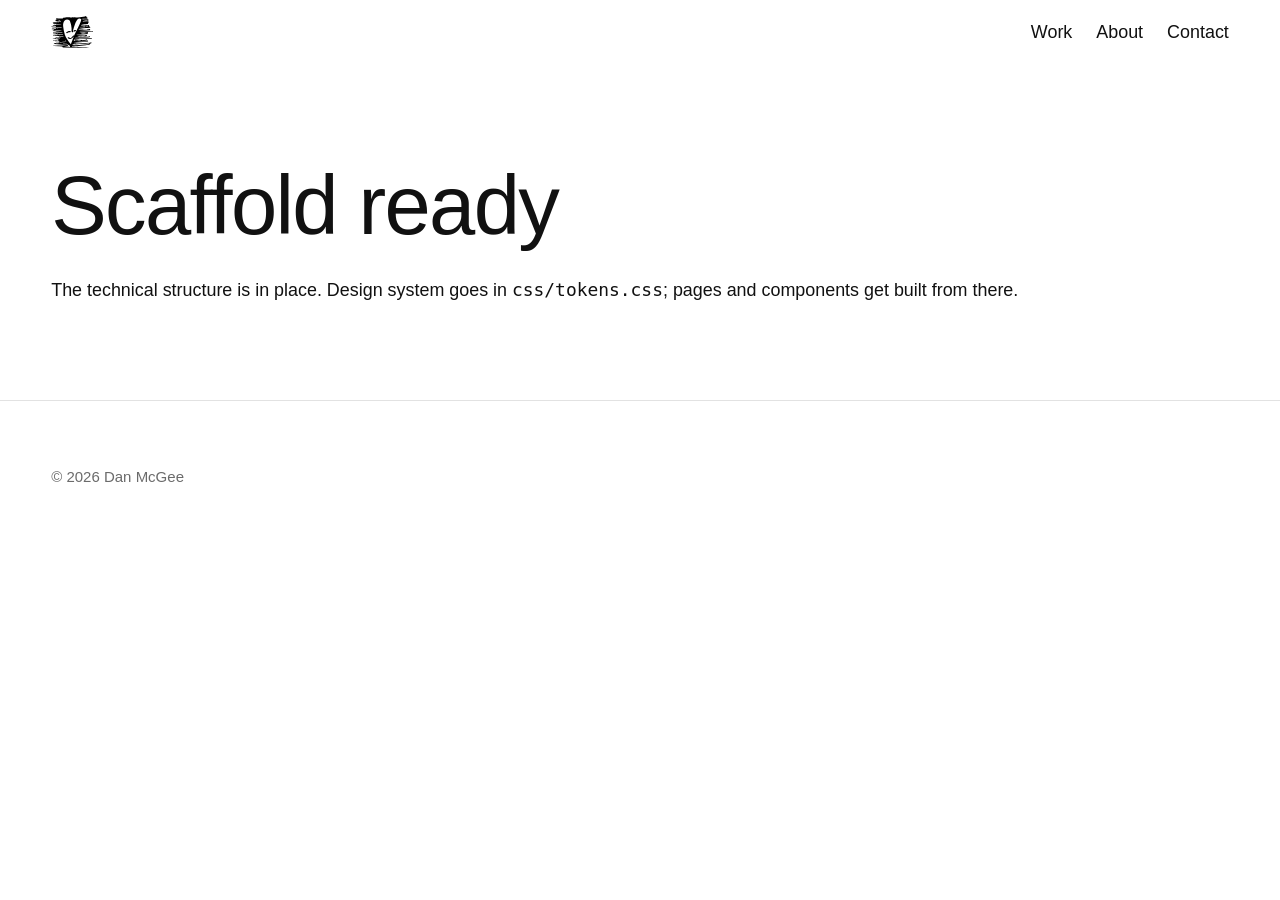
==== index.html @ 8982db9a "Scaffold static portfolio site Sets up the technical foundation ahead of any design work:  - Static " ====
<!doctype html>
<html lang="en">
  <head>
    <meta charset="utf-8" />
    <meta name="viewport" content="width=device-width, initial-scale=1" />

    <title>Dan McGee — Portfolio</title>
    <meta name="description" content="Portfolio of Dan McGee — design work across brand, product and motion." />

    <!-- Update this once the domain is live. Vercel preview URLs will differ. -->
    <link rel="canonical" href="https://example.com/" />

    <!-- Open Graph / social sharing -->
    <meta property="og:type" content="website" />
    <meta property="og:title" content="Dan McGee — Portfolio" />
    <meta property="og:description" content="Portfolio of Dan McGee — design work across brand, product and motion." />
    <meta property="og:image" content="/assets/images/og-image.png" />
    <meta name="twitter:card" content="summary_large_image" />

    <link rel="icon" href="/assets/logo/placeholder-logo.svg" type="image/svg+xml" />

    <link rel="stylesheet" href="/css/reset.css" />
    <link rel="stylesheet" href="/css/tokens.css" />
    <link rel="stylesheet" href="/css/base.css" />
    <link rel="stylesheet" href="/css/main.css" />

    <script src="/js/main.js" defer></script>
  </head>

  <body>
    <a class="skip-link" href="#main">Skip to content</a>

    <header class="site-header container">
      <a class="site-header__logo" href="/" aria-label="Dan McGee — home">
        <img src="/assets/logo/placeholder-logo.svg" alt="" width="120" height="32" />
      </a>

      <nav class="site-nav" aria-label="Primary">
        <ul role="list">
          <li><a href="/">Work</a></li>
          <li><a href="/about">About</a></li>
          <li><a href="/contact">Contact</a></li>
        </ul>
      </nav>
    </header>

    <main id="main" class="container section stack">
      <h1>Scaffold ready</h1>
      <p>
        The technical structure is in place. Design system goes in
        <code>css/tokens.css</code>; pages and components get built from there.
      </p>
    </main>

    <footer class="site-footer container">
      <p>&copy; 2026 Dan McGee</p>
    </footer>
  </body>
</html>
---- css/tokens.css ----
/* ==========================================================================
   tokens.css — THE DESIGN SYSTEM LIVES HERE.

   This is the file to replace when you bring your design system over from
   Claude Design. Everything below is a neutral placeholder so the site
   renders — none of it is a design decision, and all of it is meant to be
   overwritten.

   Rule of thumb: no raw hex codes, font names, or pixel values anywhere else
   in the CSS. Everything references a variable defined in this file.
   ========================================================================== */

:root {
  /* ---- Colour -------------------------------------------------------- */
  --color-bg: #ffffff;
  --color-surface: #f7f7f7;
  --color-text: #111111;
  --color-text-muted: #6b6b6b;
  --color-border: #e2e2e2;
  --color-accent: #111111;
  --color-accent-contrast: #ffffff;

  /* ---- Typography ---------------------------------------------------- */
  --font-sans: -apple-system, BlinkMacSystemFont, 'Helvetica Neue', Arial, sans-serif;
  --font-serif: Georgia, 'Times New Roman', serif;
  --font-mono: ui-monospace, 'SF Mono', Menlo, monospace;

  --font-body: var(--font-sans);
  --font-display: var(--font-sans);

  /* Fluid type scale — clamp(min, preferred, max) */
  --text-xs: clamp(0.75rem, 0.73rem + 0.1vw, 0.8rem);
  --text-sm: clamp(0.875rem, 0.85rem + 0.12vw, 0.938rem);
  --text-base: clamp(1rem, 0.96rem + 0.2vw, 1.125rem);
  --text-lg: clamp(1.25rem, 1.15rem + 0.5vw, 1.5rem);
  --text-xl: clamp(1.5rem, 1.3rem + 1vw, 2.25rem);
  --text-2xl: clamp(2rem, 1.5rem + 2.5vw, 3.5rem);
  --text-3xl: clamp(2.5rem, 1.6rem + 4.5vw, 6rem);

  --leading-tight: 1.1;
  --leading-snug: 1.3;
  --leading-normal: 1.6;

  --tracking-tight: -0.02em;
  --tracking-normal: 0;
  --tracking-wide: 0.08em;

  --weight-regular: 400;
  --weight-medium: 500;
  --weight-bold: 700;

  /* ---- Spacing scale ------------------------------------------------- */
  --space-3xs: 0.25rem;
  --space-2xs: 0.5rem;
  --space-xs: 0.75rem;
  --space-sm: 1rem;
  --space-md: 1.5rem;
  --space-lg: 2.5rem;
  --space-xl: 4rem;
  --space-2xl: 6rem;
  --space-3xl: 10rem;

  /* ---- Layout -------------------------------------------------------- */
  --container-max: 90rem;
  --container-text: 42rem;
  --gutter: clamp(1.25rem, 4vw, 4rem);
  --grid-columns: 12;
  --grid-gap: clamp(1rem, 2vw, 2rem);

  /* ---- Borders & radii ----------------------------------------------- */
  --radius-none: 0;
  --radius-sm: 2px;
  --radius-md: 6px;
  --radius-lg: 16px;
  --radius-full: 999px;
  --border-width: 1px;

  /* ---- Elevation ----------------------------------------------------- */
  --shadow-sm: 0 1px 2px rgb(0 0 0 / 0.06);
  --shadow-md: 0 4px 16px rgb(0 0 0 / 0.08);
  --shadow-lg: 0 12px 40px rgb(0 0 0 / 0.12);

  /* ---- Motion -------------------------------------------------------- */
  --ease-out: cubic-bezier(0.22, 1, 0.36, 1);
  --ease-in-out: cubic-bezier(0.65, 0, 0.35, 1);
  --duration-fast: 150ms;
  --duration-base: 300ms;
  --duration-slow: 600ms;

  /* ---- Z-index ------------------------------------------------------- */
  --z-base: 1;
  --z-sticky: 100;
  --z-header: 200;
  --z-overlay: 300;
  --z-modal: 400;
}

/* ---- Dark theme -----------------------------------------------------
   Two triggers, deliberately: the OS preference, and an explicit
   data-theme="dark" on <html> for a manual toggle. Delete this block if
   the portfolio commits to a single look.
   -------------------------------------------------------------------- */

@media (prefers-color-scheme: dark) {
  :root:not([data-theme='light']) {
    --color-bg: #0d0d0d;
    --color-surface: #171717;
    --color-text: #f2f2f2;
    --color-text-muted: #9a9a9a;
    --color-border: #2a2a2a;
    --color-accent: #f2f2f2;
    --color-accent-contrast: #0d0d0d;
  }
}

:root[data-theme='dark'] {
  --color-bg: #0d0d0d;
  --color-surface: #171717;
  --color-text: #f2f2f2;
  --color-text-muted: #9a9a9a;
  --color-border: #2a2a2a;
  --color-accent: #f2f2f2;
  --color-accent-contrast: #0d0d0d;
}
---- css/base.css ----
/* ==========================================================================
   base.css — bare element defaults, wired to tokens.css.
   Element selectors only. No classes, no components — those go in main.css.
   ========================================================================== */

html {
  scroll-behavior: smooth;
}

body {
  background-color: var(--color-bg);
  color: var(--color-text);
  font-family: var(--font-body);
  font-size: var(--text-base);
  font-weight: var(--weight-regular);
  line-height: var(--leading-normal);
  transition: background-color var(--duration-base) var(--ease-out),
    color var(--duration-base) var(--ease-out);
}

h1 {
  font-family: var(--font-display);
  font-size: var(--text-3xl);
  line-height: var(--leading-tight);
  letter-spacing: var(--tracking-tight);
}

h2 {
  font-family: var(--font-display);
  font-size: var(--text-2xl);
  line-height: var(--leading-tight);
  letter-spacing: var(--tracking-tight);
}

h3 {
  font-family: var(--font-display);
  font-size: var(--text-xl);
  line-height: var(--leading-snug);
}

h4 {
  font-size: var(--text-lg);
  line-height: var(--leading-snug);
}

a {
  color: inherit;
  transition: opacity var(--duration-fast) var(--ease-out);
}

a:hover {
  opacity: 0.6;
}

hr {
  border: none;
  border-top: var(--border-width) solid var(--color-border);
}

::selection {
  background-color: var(--color-text);
  color: var(--color-bg);
}

/* Visible keyboard focus. Never remove this without a replacement. */
:focus-visible {
  outline: 2px solid var(--color-accent);
  outline-offset: 3px;
}

/* ---- Utilities ------------------------------------------------------ */

/* Hides content visually but keeps it for screen readers. */
.visually-hidden {
  position: absolute;
  width: 1px;
  height: 1px;
  padding: 0;
  margin: -1px;
  overflow: hidden;
  clip: rect(0, 0, 0, 0);
  white-space: nowrap;
  border: 0;
}

/* Jump link for keyboard users — first focusable element on every page. */
.skip-link {
  position: absolute;
  top: var(--space-sm);
  left: var(--space-sm);
  z-index: var(--z-modal);
  padding: var(--space-2xs) var(--space-sm);
  background-color: var(--color-text);
  color: var(--color-bg);
  transform: translateY(-200%);
}

.skip-link:focus {
  transform: translateY(0);
}
---- css/main.css ----
/* ==========================================================================
   main.css — layout and components.

   Loaded last, so it wins. This is where the site's actual look gets built
   once the design system is settled. Right now it holds only the structural
   primitives that every layout needs.

   Suggested section order as this grows:
     1. Layout primitives   (container, grid, stack)
     2. Site chrome         (header, nav, footer)
     3. Page sections       (hero, work grid, about, contact)
     4. Components          (project card, button, tag)
     5. Page-specific       (or split into its own file)
   ========================================================================== */

/* ---- 1. Layout primitives ------------------------------------------- */

.container {
  width: 100%;
  max-width: var(--container-max);
  margin-inline: auto;
  padding-inline: var(--gutter);
}

/* Narrower measure for long-form reading. */
.container--text {
  max-width: var(--container-text);
}

.grid {
  display: grid;
  grid-template-columns: repeat(var(--grid-columns), minmax(0, 1fr));
  gap: var(--grid-gap);
}

/* Vertical rhythm: even spacing between direct children. */
.stack > * + * {
  margin-block-start: var(--flow-space, var(--space-md));
}

.section {
  padding-block: var(--space-2xl);
}


/* ---- 2. Site chrome -------------------------------------------------- */

.site-header {
  position: sticky;
  top: 0;
  z-index: var(--z-header);
  display: flex;
  align-items: center;
  justify-content: space-between;
  gap: var(--space-md);
  padding-block: var(--space-sm);
  background-color: var(--color-bg);
}

.site-header__logo svg,
.site-header__logo img {
  width: auto;
  height: 2rem;
}

.site-nav ul {
  display: flex;
  gap: var(--space-md);
  list-style: none;
}

.site-footer {
  padding-block: var(--space-xl);
  border-block-start: var(--border-width) solid var(--color-border);
  color: var(--color-text-muted);
  font-size: var(--text-sm);
}


/* ---- 3. Page sections ------------------------------------------------ */
/* Build these out once the design system lands. */


/* ---- 4. Components --------------------------------------------------- */
/* Build these out once the design system lands. */
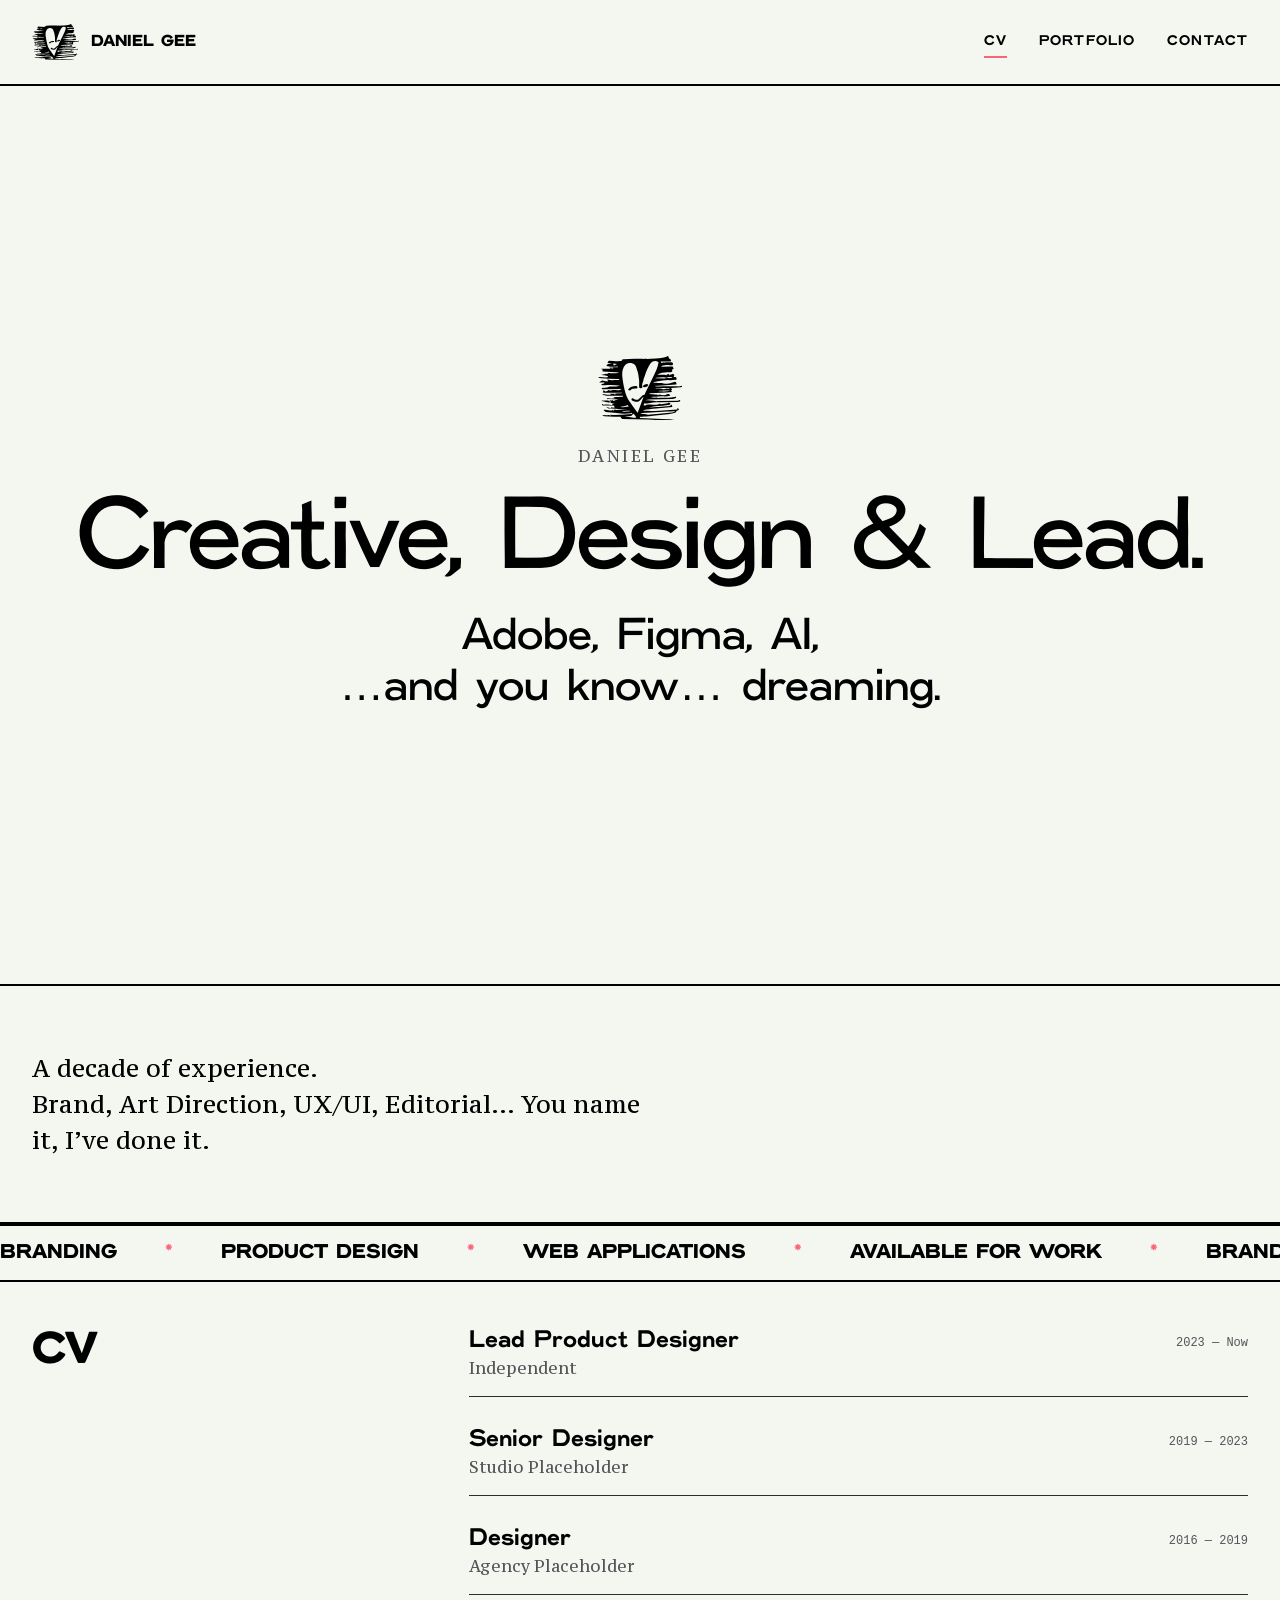
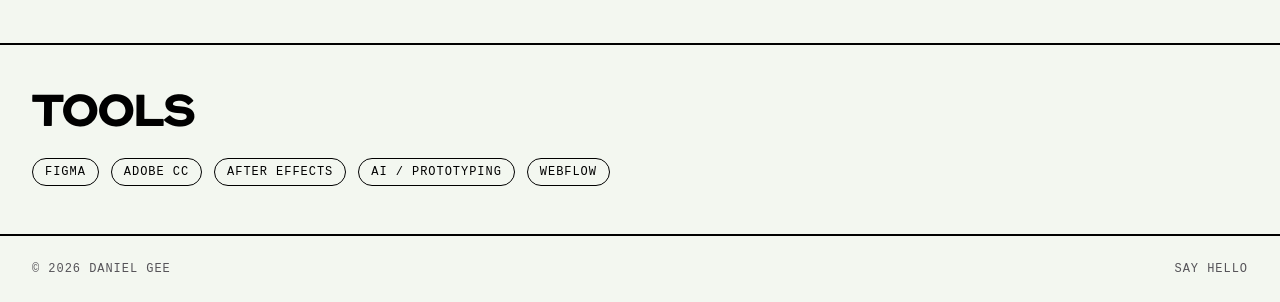
==== commit 13f5e3ff: "Build site from the Daniel Gee design system Ports the design system export into the static site. To" ====
--- a/index.html
+++ b/index.html
@@ -4,20 +4,32 @@
     <meta charset="utf-8" />
     <meta name="viewport" content="width=device-width, initial-scale=1" />
 
-    <title>Dan McGee — Portfolio</title>
-    <meta name="description" content="Portfolio of Dan McGee — design work across brand, product and motion." />
-
-    <!-- Update this once the domain is live. Vercel preview URLs will differ. -->
+    <title>Daniel Gee — Creative, Design &amp; Lead</title>
+    <meta
+      name="description"
+      content="Daniel Gee — creative, designer and lead. A decade across brand, art direction, UX/UI and editorial."
+    />
     <link rel="canonical" href="https://example.com/" />
 
-    <!-- Open Graph / social sharing -->
     <meta property="og:type" content="website" />
-    <meta property="og:title" content="Dan McGee — Portfolio" />
-    <meta property="og:description" content="Portfolio of Dan McGee — design work across brand, product and motion." />
+    <meta property="og:title" content="Daniel Gee — Creative, Design &amp; Lead" />
+    <meta
+      property="og:description"
+      content="A decade across brand, art direction, UX/UI and editorial."
+    />
     <meta property="og:image" content="/assets/images/og-image.png" />
     <meta name="twitter:card" content="summary_large_image" />
 
-    <link rel="icon" href="/assets/logo/placeholder-logo.svg" type="image/svg+xml" />
+    <link rel="icon" href="/assets/logo/logo.svg" type="image/svg+xml" />
+
+    <!-- The display face is above the fold at full size — fetch it early. -->
+    <link
+      rel="preload"
+      href="/assets/fonts/bn-hamburg-hand-regular.woff2"
+      as="font"
+      type="font/woff2"
+      crossorigin
+    />
 
     <link rel="stylesheet" href="/css/reset.css" />
     <link rel="stylesheet" href="/css/tokens.css" />
@@ -30,30 +42,96 @@
   <body>
     <a class="skip-link" href="#main">Skip to content</a>
 
-    <header class="site-header container">
-      <a class="site-header__logo" href="/" aria-label="Dan McGee — home">
-        <img src="/assets/logo/placeholder-logo.svg" alt="" width="120" height="32" />
+    <header class="site-header">
+      <a class="site-header__brand" href="/" aria-label="Daniel Gee — home">
+        <img src="/assets/logo/logo.svg" alt="" width="47" height="36" />
+        <span class="site-header__wordmark">Daniel Gee</span>
       </a>
 
       <nav class="site-nav" aria-label="Primary">
         <ul role="list">
-          <li><a href="/">Work</a></li>
-          <li><a href="/about">About</a></li>
-          <li><a href="/contact">Contact</a></li>
+          <li><a class="nav-link" href="/">CV</a></li>
+          <li><a class="nav-link" href="/portfolio">Portfolio</a></li>
+          <li><a class="nav-link" href="/contact">Contact</a></li>
         </ul>
       </nav>
     </header>
 
-    <main id="main" class="container section stack">
-      <h1>Scaffold ready</h1>
-      <p>
-        The technical structure is in place. Design system goes in
-        <code>css/tokens.css</code>; pages and components get built from there.
-      </p>
+    <main id="main" class="page">
+      <section class="hero" data-hero>
+        <img class="hero__logo" src="/assets/logo/logo.svg" alt="" width="84" height="64" />
+        <span class="hero__name">Daniel Gee</span>
+        <h1 class="hero__headline">Creative, Design &amp; Lead.</h1>
+        <p class="hero__sub">Adobe, Figma, AI,<br />&hellip;and you know&hellip; dreaming.</p>
+      </section>
+
+      <section class="section section--tall section--ruled">
+        <h2 class="statement">
+          A decade of experience.<br />Brand, Art Direction, UX/UI, Editorial&hellip; You name it,
+          I&rsquo;ve done it.
+        </h2>
+      </section>
+
+      <!-- Marquee: items are written twice so the -50% loop is seamless.
+           The second run is hidden from screen readers. -->
+      <div class="marquee" style="--marquee-speed: 20s" aria-label="Branding, product design, web applications — available for work">
+        <div class="marquee__track">
+          <span class="marquee__item">Branding</span>
+          <span class="marquee__item">Product Design</span>
+          <span class="marquee__item">Web Applications</span>
+          <span class="marquee__item">Available for work</span>
+          <span class="marquee__item" aria-hidden="true">Branding</span>
+          <span class="marquee__item" aria-hidden="true">Product Design</span>
+          <span class="marquee__item" aria-hidden="true">Web Applications</span>
+          <span class="marquee__item" aria-hidden="true">Available for work</span>
+        </div>
+      </div>
+
+      <section class="section section--ruled">
+        <div class="cv">
+          <h2 class="section-title">CV</h2>
+
+          <ol class="cv__list" role="list">
+            <li class="role">
+              <div>
+                <h3 class="role__title">Lead Product Designer</h3>
+                <p class="role__org">Independent</p>
+              </div>
+              <span class="role__year">2023 &mdash; Now</span>
+            </li>
+            <li class="role">
+              <div>
+                <h3 class="role__title">Senior Designer</h3>
+                <p class="role__org">Studio Placeholder</p>
+              </div>
+              <span class="role__year">2019 &mdash; 2023</span>
+            </li>
+            <li class="role">
+              <div>
+                <h3 class="role__title">Designer</h3>
+                <p class="role__org">Agency Placeholder</p>
+              </div>
+              <span class="role__year">2016 &mdash; 2019</span>
+            </li>
+          </ol>
+        </div>
+      </section>
+
+      <section class="section">
+        <h2 class="section-title">Tools</h2>
+        <ul class="tools" role="list">
+          <li class="tag">Figma</li>
+          <li class="tag">Adobe CC</li>
+          <li class="tag">After Effects</li>
+          <li class="tag">AI / Prototyping</li>
+          <li class="tag">Webflow</li>
+        </ul>
+      </section>
     </main>
 
-    <footer class="site-footer container">
-      <p>&copy; 2026 Dan McGee</p>
+    <footer class="site-footer">
+      <span>&copy; 2026 Daniel Gee</span>
+      <a href="/contact">Say hello</a>
     </footer>
   </body>
 </html>
--- a/css/tokens.css
+++ b/css/tokens.css
@@ -1,124 +1,167 @@
 /* ==========================================================================
-   tokens.css — THE DESIGN SYSTEM LIVES HERE.
+   tokens.css — Daniel Gee Design System
 
-   This is the file to replace when you bring your design system over from
-   Claude Design. Everything below is a neutral placeholder so the site
-   renders — none of it is a design decision, and all of it is meant to be
-   overwritten.
+   Ported verbatim from the design system export (tokens/colors.css,
+   typography.css, spacing.css, fonts.css). Values are unchanged.
 
-   Rule of thumb: no raw hex codes, font names, or pixel values anywhere else
-   in the CSS. Everything references a variable defined in this file.
+   Fonts are self-hosted rather than pulled from Google Fonts, so the site
+   makes no third-party requests and nothing depends on an outside CDN
+   staying up. The display face was converted from OTF to WOFF2 — same
+   outlines, 1.28 MB down to 394 KB.
+
+   Nothing outside this file should contain a raw hex code, font name or
+   pixel value.
    ========================================================================== */
 
+/* ---- Display — BN Hamburg Hand ---------------------------------------
+   Daniel's uploaded display face. The system originally specified Adobe
+   Thermal Variable, which isn't embeddable; if a Typekit licence or the
+   real files arrive, swap the stack in --font-display below.
+   -------------------------------------------------------------------- */
+
+@font-face {
+  font-family: 'BN Hamburg Hand';
+  src: url('/assets/fonts/bn-hamburg-hand-light.woff2') format('woff2');
+  font-weight: 300;
+  font-style: normal;
+  font-display: swap;
+}
+
+@font-face {
+  font-family: 'BN Hamburg Hand';
+  src: url('/assets/fonts/bn-hamburg-hand-regular.woff2') format('woff2');
+  font-weight: 400;
+  font-style: normal;
+  font-display: swap;
+}
+
+@font-face {
+  font-family: 'BN Hamburg Hand';
+  src: url('/assets/fonts/bn-hamburg-hand-medium.woff2') format('woff2');
+  font-weight: 500;
+  font-style: normal;
+  font-display: swap;
+}
+
+@font-face {
+  font-family: 'BN Hamburg Hand';
+  src: url('/assets/fonts/bn-hamburg-hand-bold.woff2') format('woff2');
+  font-weight: 700;
+  font-style: normal;
+  font-display: swap;
+}
+
+@font-face {
+  font-family: 'BN Hamburg Hand';
+  src: url('/assets/fonts/bn-hamburg-hand-black.woff2') format('woff2');
+  font-weight: 900;
+  font-style: normal;
+  font-display: swap;
+}
+
+/* ---- Caption / body — PT Serif Caption -------------------------------- */
+
+@font-face {
+  font-family: 'PT Serif Caption';
+  src: url('/assets/fonts/pt-serif-caption-400.woff2') format('woff2');
+  font-weight: 400;
+  font-style: normal;
+  font-display: swap;
+}
+
+/* ---- Meta / labels — JetBrains Mono ----------------------------------- */
+
+@font-face {
+  font-family: 'JetBrains Mono';
+  src: url('/assets/fonts/jetbrains-mono-400.woff2') format('woff2');
+  font-weight: 400;
+  font-style: normal;
+  font-display: swap;
+}
+
+@font-face {
+  font-family: 'JetBrains Mono';
+  src: url('/assets/fonts/jetbrains-mono-500.woff2') format('woff2');
+  font-weight: 500;
+  font-style: normal;
+  font-display: swap;
+}
+
 :root {
-  /* ---- Colour -------------------------------------------------------- */
-  --color-bg: #ffffff;
-  --color-surface: #f7f7f7;
-  --color-text: #111111;
-  --color-text-muted: #6b6b6b;
-  --color-border: #e2e2e2;
-  --color-accent: #111111;
-  --color-accent-contrast: #ffffff;
+  /* ---- Colour: core ------------------------------------------------- */
+  --ink-950: #000000;
+  --ink-900: #1e1e1e;
+  --ink-800: #2d2d2f;
+  --ink-500: #555358;
+  --paper: #f3f7f0;
+  --white: #ffffff;
+  --periwinkle: #9297c4;
+  --coral: #fb6376;
+
+  /* ---- Colour: semantic --------------------------------------------- */
+  --surface-page: var(--paper);
+  --surface-invert: var(--ink-950);
+  --surface-card: var(--white);
+  --text-primary: var(--ink-950);
+  --text-secondary: var(--ink-500);
+  --text-inverse: var(--paper);
+  --border-default: var(--ink-950);
+  --border-hairline: var(--ink-800);
+  --accent-primary: var(--coral);
+  --accent-secondary: var(--periwinkle);
+  --focus-ring: var(--coral);
 
   /* ---- Typography ---------------------------------------------------- */
-  --font-sans: -apple-system, BlinkMacSystemFont, 'Helvetica Neue', Arial, sans-serif;
-  --font-serif: Georgia, 'Times New Roman', serif;
-  --font-mono: ui-monospace, 'SF Mono', Menlo, monospace;
+  --font-display: 'BN Hamburg Hand', 'thermal-variable', sans-serif;
+  --font-caption: 'PT Serif Caption', 'pt-serif-caption', serif;
+  --font-mono: 'JetBrains Mono', monospace;
 
-  --font-body: var(--font-sans);
-  --font-display: var(--font-sans);
+  --display-1: clamp(3.5rem, 8vw, 9rem);
+  --display-2: clamp(2.5rem, 5.5vw, 5.5rem);
+  --display-3: clamp(1.75rem, 3.5vw, 3rem);
+  --text-xl: 1.5rem;
+  --text-lg: 1.25rem;
+  --text-md: 1rem;
+  --text-sm: 0.875rem;
+  --text-xs: 0.75rem;
 
-  /* Fluid type scale — clamp(min, preferred, max) */
-  --text-xs: clamp(0.75rem, 0.73rem + 0.1vw, 0.8rem);
-  --text-sm: clamp(0.875rem, 0.85rem + 0.12vw, 0.938rem);
-  --text-base: clamp(1rem, 0.96rem + 0.2vw, 1.125rem);
-  --text-lg: clamp(1.25rem, 1.15rem + 0.5vw, 1.5rem);
-  --text-xl: clamp(1.5rem, 1.3rem + 1vw, 2.25rem);
-  --text-2xl: clamp(2rem, 1.5rem + 2.5vw, 3.5rem);
-  --text-3xl: clamp(2.5rem, 1.6rem + 4.5vw, 6rem);
-
-  --leading-tight: 1.1;
-  --leading-snug: 1.3;
-  --leading-normal: 1.6;
+  --leading-tight: 0.92;
+  --leading-snug: 1.15;
+  --leading-normal: 1.5;
 
   --tracking-tight: -0.02em;
   --tracking-normal: 0;
   --tracking-wide: 0.08em;
+  --tracking-wider: 0.16em;
 
   --weight-regular: 400;
   --weight-medium: 500;
   --weight-bold: 700;
+  --weight-black: 900;
 
-  /* ---- Spacing scale ------------------------------------------------- */
-  --space-3xs: 0.25rem;
-  --space-2xs: 0.5rem;
-  --space-xs: 0.75rem;
-  --space-sm: 1rem;
-  --space-md: 1.5rem;
-  --space-lg: 2.5rem;
-  --space-xl: 4rem;
-  --space-2xl: 6rem;
-  --space-3xl: 10rem;
+  /* ---- Spacing: 4px base, no half-steps ------------------------------ */
+  --space-1: 4px;
+  --space-2: 8px;
+  --space-3: 12px;
+  --space-4: 16px;
+  --space-5: 24px;
+  --space-6: 32px;
+  --space-7: 48px;
+  --space-8: 64px;
+  --space-9: 96px;
+  --space-10: 128px;
 
-  /* ---- Layout -------------------------------------------------------- */
-  --container-max: 90rem;
-  --container-text: 42rem;
-  --gutter: clamp(1.25rem, 4vw, 4rem);
-  --grid-columns: 12;
-  --grid-gap: clamp(1rem, 2vw, 2rem);
+  /* ---- Corners: square everywhere except Tag ------------------------- */
+  --radius-none: 0px;
+  --radius-pill: 999px;
 
-  /* ---- Borders & radii ----------------------------------------------- */
-  --radius-none: 0;
-  --radius-sm: 2px;
-  --radius-md: 6px;
-  --radius-lg: 16px;
-  --radius-full: 999px;
-  --border-width: 1px;
+  /* ---- Borders: solid black hairlines, no soft shadows --------------- */
+  --border-thin: 1px;
+  --border-thick: 2px;
+  --border-heavy: 3px;
 
-  /* ---- Elevation ----------------------------------------------------- */
-  --shadow-sm: 0 1px 2px rgb(0 0 0 / 0.06);
-  --shadow-md: 0 4px 16px rgb(0 0 0 / 0.08);
-  --shadow-lg: 0 12px 40px rgb(0 0 0 / 0.12);
-
-  /* ---- Motion -------------------------------------------------------- */
-  --ease-out: cubic-bezier(0.22, 1, 0.36, 1);
-  --ease-in-out: cubic-bezier(0.65, 0, 0.35, 1);
-  --duration-fast: 150ms;
-  --duration-base: 300ms;
-  --duration-slow: 600ms;
-
-  /* ---- Z-index ------------------------------------------------------- */
-  --z-base: 1;
-  --z-sticky: 100;
-  --z-header: 200;
-  --z-overlay: 300;
-  --z-modal: 400;
+  /* ---- Motion: minimal, blunt ---------------------------------------- */
+  --ease-standard: cubic-bezier(0.4, 0, 0.2, 1);
+  --duration-fast: 120ms;
+  --duration-normal: 200ms;
 }
-
-/* ---- Dark theme -----------------------------------------------------
-   Two triggers, deliberately: the OS preference, and an explicit
-   data-theme="dark" on <html> for a manual toggle. Delete this block if
-   the portfolio commits to a single look.
-   -------------------------------------------------------------------- */
-
-@media (prefers-color-scheme: dark) {
-  :root:not([data-theme='light']) {
-    --color-bg: #0d0d0d;
-    --color-surface: #171717;
-    --color-text: #f2f2f2;
-    --color-text-muted: #9a9a9a;
-    --color-border: #2a2a2a;
-    --color-accent: #f2f2f2;
-    --color-accent-contrast: #0d0d0d;
-  }
-}
-
-:root[data-theme='dark'] {
-  --color-bg: #0d0d0d;
-  --color-surface: #171717;
-  --color-text: #f2f2f2;
-  --color-text-muted: #9a9a9a;
-  --color-border: #2a2a2a;
-  --color-accent: #f2f2f2;
-  --color-accent-contrast: #0d0d0d;
-}
--- a/css/base.css
+++ b/css/base.css
@@ -1,76 +1,45 @@
 /* ==========================================================================
-   base.css — bare element defaults, wired to tokens.css.
-   Element selectors only. No classes, no components — those go in main.css.
+   base.css — element defaults for the Daniel Gee system.
+   Element selectors only. Components live in main.css.
    ========================================================================== */
 
-html {
-  scroll-behavior: smooth;
+body {
+  background-color: var(--surface-page);
+  color: var(--text-primary);
+  font-family: var(--font-caption);
+  font-size: var(--text-md);
+  line-height: var(--leading-normal);
+  display: flex;
+  flex-direction: column;
 }
 
-body {
-  background-color: var(--color-bg);
-  color: var(--color-text);
-  font-family: var(--font-body);
-  font-size: var(--text-base);
-  font-weight: var(--weight-regular);
-  line-height: var(--leading-normal);
-  transition: background-color var(--duration-base) var(--ease-out),
-    color var(--duration-base) var(--ease-out);
-}
-
-h1 {
+/* Display type: caps, tight, heavy. Source copy stays normal-case so it's
+   still editable and searchable as real words — the caps are CSS only. */
+h1,
+h2,
+h3 {
   font-family: var(--font-display);
-  font-size: var(--text-3xl);
   line-height: var(--leading-tight);
   letter-spacing: var(--tracking-tight);
 }
 
-h2 {
-  font-family: var(--font-display);
-  font-size: var(--text-2xl);
-  line-height: var(--leading-tight);
-  letter-spacing: var(--tracking-tight);
+a {
+  color: inherit;
 }
 
-h3 {
-  font-family: var(--font-display);
-  font-size: var(--text-xl);
-  line-height: var(--leading-snug);
-}
-
-h4 {
-  font-size: var(--text-lg);
-  line-height: var(--leading-snug);
-}
-
-a {
-  color: inherit;
-  transition: opacity var(--duration-fast) var(--ease-out);
-}
-
-a:hover {
-  opacity: 0.6;
-}
-
-hr {
-  border: none;
-  border-top: var(--border-width) solid var(--color-border);
+/* Coral focus ring, per the system. Never remove without a replacement. */
+:focus-visible {
+  outline: var(--border-thick) solid var(--focus-ring);
+  outline-offset: 2px;
 }
 
 ::selection {
-  background-color: var(--color-text);
-  color: var(--color-bg);
+  background-color: var(--coral);
+  color: var(--ink-950);
 }
 
-/* Visible keyboard focus. Never remove this without a replacement. */
-:focus-visible {
-  outline: 2px solid var(--color-accent);
-  outline-offset: 3px;
-}
+/* ---- Utilities ------------------------------------------------------- */
 
-/* ---- Utilities ------------------------------------------------------ */
-
-/* Hides content visually but keeps it for screen readers. */
 .visually-hidden {
   position: absolute;
   width: 1px;
@@ -83,16 +52,19 @@
   border: 0;
 }
 
-/* Jump link for keyboard users — first focusable element on every page. */
 .skip-link {
   position: absolute;
-  top: var(--space-sm);
-  left: var(--space-sm);
-  z-index: var(--z-modal);
-  padding: var(--space-2xs) var(--space-sm);
-  background-color: var(--color-text);
-  color: var(--color-bg);
-  transform: translateY(-200%);
+  top: var(--space-3);
+  left: var(--space-3);
+  z-index: 100;
+  padding: var(--space-2) var(--space-4);
+  background-color: var(--ink-950);
+  color: var(--paper);
+  font-family: var(--font-mono);
+  font-size: var(--text-xs);
+  text-transform: uppercase;
+  letter-spacing: var(--tracking-wide);
+  transform: translateY(-300%);
 }
 
 .skip-link:focus {
--- a/css/main.css
+++ b/css/main.css
@@ -1,85 +1,721 @@
 /* ==========================================================================
-   main.css — layout and components.
-
-   Loaded last, so it wins. This is where the site's actual look gets built
-   once the design system is settled. Right now it holds only the structural
-   primitives that every layout needs.
-
-   Suggested section order as this grows:
-     1. Layout primitives   (container, grid, stack)
-     2. Site chrome         (header, nav, footer)
-     3. Page sections       (hero, work grid, about, contact)
-     4. Components          (project card, button, tag)
-     5. Page-specific       (or split into its own file)
+   main.css — components and layout for the Daniel Gee system.
+
+   Every component here is a direct port of the JSX in the design system
+   export: same tokens, same values, same states. The JSX held its styles
+   inline; this turns them into classes without changing them.
+
+   Two things the export didn't specify, added here because a real site
+   needs them — both flagged in docs/design-system.md:
+     • responsive breakpoints (the export's grids were fixed-column)
+     • reduced-motion handling for the marquee and hero
+
+   Contents
+     1. Layout primitives
+     2. Header / nav
+     3. Footer
+     4. Divider
+     5. Button
+     6. Tag
+     7. Input
+     8. Card
+     9. Marquee
+    10. Page: Home (CV)
+    11. Page: Portfolio + lock gate
+    12. Page: Contact
    ========================================================================== */
 
-/* ---- 1. Layout primitives ------------------------------------------- */
-
-.container {
+
+/* ---- 1. Layout primitives -------------------------------------------- */
+
+.page {
+  flex: 1;
+}
+
+/* Sections stack full-width with a black rule between them. */
+.section {
+  padding: var(--space-7) var(--space-6);
+}
+
+.section--tall {
+  padding: var(--space-8) var(--space-6);
+}
+
+.section--ruled {
+  border-bottom: var(--border-thick) solid var(--ink-950);
+}
+
+.eyebrow {
+  font-family: var(--font-mono);
+  font-size: var(--text-xs);
+  text-transform: uppercase;
+  letter-spacing: var(--tracking-wide);
+  color: var(--text-secondary);
+}
+
+.section-title {
+  font-family: var(--font-display);
+  font-weight: var(--weight-black);
+  font-size: var(--display-3);
+  text-transform: uppercase;
+  margin: 0;
+}
+
+
+/* ---- 2. Header / nav -------------------------------------------------- */
+
+.site-header {
+  display: flex;
+  justify-content: space-between;
+  align-items: center;
+  gap: var(--space-5);
+  padding: var(--space-5) var(--space-6);
+  border-bottom: var(--border-thick) solid var(--ink-950);
+  background-color: var(--surface-page);
+}
+
+.site-header__brand {
+  display: flex;
+  align-items: center;
+  gap: var(--space-3);
+  text-decoration: none;
+}
+
+.site-header__brand img {
+  height: 36px;
+  width: auto;
+}
+
+.site-header__wordmark {
+  font-family: var(--font-display);
+  font-weight: var(--weight-black);
+  font-size: var(--text-md);
+  text-transform: uppercase;
+  color: var(--ink-950);
+}
+
+.site-nav ul {
+  display: flex;
+  gap: var(--space-6);
+  list-style: none;
+  margin: 0;
+  padding: 0;
+}
+
+/* NavLink — coral underline on hover and current page. */
+.nav-link {
+  font-family: var(--font-display);
+  font-weight: var(--weight-bold);
+  font-size: var(--text-sm);
+  text-transform: uppercase;
+  letter-spacing: var(--tracking-wide);
+  color: var(--ink-950);
+  text-decoration: none;
+  border-bottom: var(--border-thick) solid transparent;
+  padding-bottom: var(--space-1);
+  display: inline-block;
+}
+
+.nav-link:hover,
+.nav-link[aria-current='page'] {
+  border-bottom-color: var(--coral);
+}
+
+
+/* ---- 3. Footer -------------------------------------------------------- */
+
+.site-footer {
+  display: flex;
+  justify-content: space-between;
+  align-items: center;
+  gap: var(--space-5);
+  flex-wrap: wrap;
+  padding: var(--space-5) var(--space-6);
+  border-top: var(--border-thick) solid var(--ink-950);
+  font-family: var(--font-mono);
+  font-size: var(--text-xs);
+  text-transform: uppercase;
+  letter-spacing: var(--tracking-wide);
+  color: var(--text-secondary);
+}
+
+.site-footer a:hover {
+  color: var(--ink-950);
+}
+
+
+/* ---- 4. Divider ------------------------------------------------------- */
+
+.divider {
+  border: none;
+  border-top: var(--border-thin) solid var(--ink-950);
   width: 100%;
-  max-width: var(--container-max);
-  margin-inline: auto;
-  padding-inline: var(--gutter);
-}
-
-/* Narrower measure for long-form reading. */
-.container--text {
-  max-width: var(--container-text);
-}
-
-.grid {
+  margin: 0;
+}
+
+.divider--thick {
+  border-top-width: var(--border-thick);
+}
+
+.divider--heavy {
+  border-top-width: var(--border-heavy);
+}
+
+.divider--inset {
+  margin: 0 var(--space-5);
+  width: auto;
+}
+
+
+/* ---- 5. Button -------------------------------------------------------- */
+
+.btn {
+  font-family: var(--font-display);
+  font-weight: var(--weight-black);
+  font-size: var(--text-sm);
+  text-transform: uppercase;
+  letter-spacing: var(--tracking-wide);
+  padding: var(--space-3) var(--space-5);
+  border: var(--border-thick) solid var(--ink-950);
+  border-radius: var(--radius-none);
+  cursor: pointer;
+  display: inline-flex;
+  align-items: center;
+  justify-content: center;
+  gap: var(--space-2);
+  text-decoration: none;
+  transition: transform var(--duration-fast) var(--ease-standard),
+    box-shadow var(--duration-fast) var(--ease-standard);
+}
+
+/* Hover is a hard offset shadow, not a colour shift. No soft shadows. */
+.btn:hover:not(:disabled) {
+  transform: translate(-2px, -2px);
+  box-shadow: 4px 4px 0 var(--ink-950);
+}
+
+.btn:disabled {
+  opacity: 0.4;
+  cursor: not-allowed;
+}
+
+.btn--sm {
+  font-size: var(--text-xs);
+  padding: var(--space-2) var(--space-4);
+}
+
+.btn--lg {
+  font-size: var(--text-md);
+  padding: var(--space-4) var(--space-6);
+}
+
+.btn--primary {
+  background: var(--ink-950);
+  color: var(--paper);
+}
+
+.btn--secondary {
+  background: var(--paper);
+  color: var(--ink-950);
+}
+
+.btn--accent {
+  background: var(--coral);
+  color: var(--ink-950);
+}
+
+.btn--ghost {
+  background: transparent;
+  color: var(--ink-950);
+  border: none;
+  text-decoration: underline;
+  text-underline-offset: 4px;
+}
+
+.btn--ghost:hover:not(:disabled) {
+  box-shadow: none;
+}
+
+
+/* ---- 6. Tag ----------------------------------------------------------- */
+/* The system's one rounded shape. Everything else is square. */
+
+.tag {
+  font-family: var(--font-mono);
+  font-size: var(--text-xs);
+  text-transform: uppercase;
+  letter-spacing: var(--tracking-wide);
+  padding: var(--space-1) var(--space-3);
+  border: var(--border-thin) solid var(--ink-950);
+  border-radius: var(--radius-pill);
+  color: var(--ink-950);
+  background: transparent;
+  display: inline-flex;
+  align-items: center;
+}
+
+.tag--accent {
+  background: var(--coral);
+}
+
+.tag--secondary {
+  background: var(--periwinkle);
+}
+
+.tag--invert {
+  background: var(--ink-950);
+  color: var(--paper);
+}
+
+
+/* ---- 7. Input --------------------------------------------------------- */
+
+.field {
+  display: flex;
+  flex-direction: column;
+  gap: var(--space-2);
+}
+
+.field__label {
+  font-family: var(--font-mono);
+  font-size: var(--text-xs);
+  text-transform: uppercase;
+  letter-spacing: var(--tracking-wide);
+  color: var(--text-secondary);
+}
+
+.field input,
+.field textarea {
+  font-family: var(--font-caption);
+  font-size: var(--text-md);
+  padding: var(--space-3);
+  background: var(--white);
+  color: var(--ink-950);
+  border: var(--border-thick) solid var(--ink-950);
+  border-radius: var(--radius-none);
+  width: 100%;
+}
+
+.field textarea {
+  resize: vertical;
+  min-height: 8rem;
+}
+
+.field input:focus,
+.field textarea:focus {
+  outline: var(--border-thick) solid var(--coral);
+  outline-offset: 2px;
+}
+
+.field input::placeholder,
+.field textarea::placeholder {
+  color: var(--text-secondary);
+}
+
+
+/* ---- 8. Card ---------------------------------------------------------- */
+
+.card {
+  border: var(--border-thick) solid var(--ink-950);
+  background: var(--surface-card);
+  display: flex;
+  flex-direction: column;
+  text-decoration: none;
+  transition: transform var(--duration-fast) var(--ease-standard),
+    box-shadow var(--duration-fast) var(--ease-standard);
+}
+
+a.card:hover,
+button.card:hover {
+  transform: translate(-3px, -3px);
+  box-shadow: 6px 6px 0 var(--ink-950);
+}
+
+.card__media {
+  aspect-ratio: 4 / 3;
+  background: var(--ink-900);
+  display: flex;
+  align-items: center;
+  justify-content: center;
+  overflow: hidden;
+  font-family: var(--font-mono);
+  font-size: var(--text-xs);
+  letter-spacing: var(--tracking-wide);
+  color: var(--text-secondary);
+}
+
+/* Imagery runs desaturated by default. */
+.card__media img {
+  width: 100%;
+  height: 100%;
+  object-fit: cover;
+  filter: grayscale(1);
+}
+
+.card__body {
+  padding: var(--space-4);
+  display: flex;
+  flex-direction: column;
+  gap: var(--space-2);
+  border-top: var(--border-thick) solid var(--ink-950);
+}
+
+.card__tag {
+  font-family: var(--font-mono);
+  font-size: var(--text-xs);
+  text-transform: uppercase;
+  letter-spacing: var(--tracking-wide);
+  color: var(--accent-primary);
+}
+
+.card__title {
+  font-family: var(--font-display);
+  font-weight: var(--weight-black);
+  font-size: var(--text-xl);
+  line-height: var(--leading-snug);
+  letter-spacing: var(--tracking-normal);
+  margin: 0;
+}
+
+.card__meta {
+  font-family: var(--font-caption);
+  font-size: var(--text-sm);
+  color: var(--text-secondary);
+  margin: 0;
+}
+
+
+/* ---- 9. Marquee ------------------------------------------------------- */
+/* The only thing on the site that animates. Constant speed, no easing. */
+
+.marquee {
+  display: flex;
+  overflow: hidden;
+  background: var(--paper);
+  border-top: var(--border-thick) solid var(--ink-950);
+  border-bottom: var(--border-thick) solid var(--ink-950);
+  padding: var(--space-3) 0;
+}
+
+.marquee--invert {
+  background: var(--ink-950);
+}
+
+.marquee__track {
+  display: flex;
+  gap: var(--space-7);
+  white-space: nowrap;
+  animation: marquee-scroll var(--marquee-speed, 20s) linear infinite;
+  will-change: transform;
+}
+
+.marquee__item {
+  font-family: var(--font-display);
+  font-weight: var(--weight-black);
+  font-size: var(--text-lg);
+  text-transform: uppercase;
+  color: var(--ink-950);
+  display: flex;
+  align-items: center;
+  gap: var(--space-7);
+}
+
+.marquee--invert .marquee__item {
+  color: var(--paper);
+}
+
+.marquee__item::after {
+  content: '*';
+  color: var(--accent-primary);
+}
+
+@keyframes marquee-scroll {
+  from {
+    transform: translateX(0);
+  }
+  to {
+    transform: translateX(-50%);
+  }
+}
+
+/* Scrolling text is a genuine problem for some readers. Hold it still. */
+@media (prefers-reduced-motion: reduce) {
+  .marquee__track {
+    animation: none;
+    transform: none;
+  }
+}
+
+
+/* ---- 10. Page: Home (CV) ---------------------------------------------- */
+
+.hero {
+  min-height: 100vh;
+  min-height: 100svh;
+  display: flex;
+  flex-direction: column;
+  align-items: center;
+  justify-content: center;
+  text-align: center;
+  gap: var(--space-5);
+  padding: var(--space-8) var(--space-6);
+  border-bottom: var(--border-thick) solid var(--ink-950);
+}
+
+.hero__logo {
+  height: 64px;
+  width: auto;
+}
+
+.hero__name {
+  font-family: var(--font-caption);
+  font-size: var(--text-md);
+  text-transform: uppercase;
+  letter-spacing: var(--tracking-wider);
+  color: var(--text-secondary);
+}
+
+/* Weight is driven by scroll position in main.js — 400 through 900,
+   snapped to the five weights the display face actually ships. */
+.hero__headline {
+  font-family: var(--font-display);
+  font-size: var(--display-1);
+  line-height: var(--leading-tight);
+  letter-spacing: var(--tracking-tight);
+  font-weight: var(--hero-weight, var(--weight-regular));
+  margin: 0;
+}
+
+.hero__sub {
+  font-family: var(--font-display);
+  font-size: var(--display-3);
+  line-height: var(--leading-snug);
+  font-weight: var(--hero-weight, var(--weight-regular));
+  margin: 0;
+}
+
+.statement {
+  font-family: var(--font-caption);
+  font-weight: var(--weight-regular);
+  font-size: var(--text-xl);
+  line-height: var(--leading-normal);
+  letter-spacing: var(--tracking-normal);
+  max-width: 45ch;
+  margin: 0;
+}
+
+.cv {
   display: grid;
-  grid-template-columns: repeat(var(--grid-columns), minmax(0, 1fr));
-  gap: var(--grid-gap);
-}
-
-/* Vertical rhythm: even spacing between direct children. */
-.stack > * + * {
-  margin-block-start: var(--flow-space, var(--space-md));
-}
-
-.section {
-  padding-block: var(--space-2xl);
-}
-
-
-/* ---- 2. Site chrome -------------------------------------------------- */
-
-.site-header {
-  position: sticky;
-  top: 0;
-  z-index: var(--z-header);
-  display: flex;
-  align-items: center;
+  grid-template-columns: 1fr 2fr;
+  gap: var(--space-7);
+}
+
+.cv__list {
+  font-family: var(--font-caption);
+  display: flex;
+  flex-direction: column;
+  gap: var(--space-6);
+  margin: 0;
+}
+
+.role {
+  display: flex;
   justify-content: space-between;
-  gap: var(--space-md);
-  padding-block: var(--space-sm);
-  background-color: var(--color-bg);
-}
-
-.site-header__logo svg,
-.site-header__logo img {
-  width: auto;
-  height: 2rem;
-}
-
-.site-nav ul {
-  display: flex;
-  gap: var(--space-md);
+  align-items: flex-start;
+  gap: var(--space-5);
+  border-bottom: var(--border-thin) solid var(--ink-800);
+  padding-bottom: var(--space-4);
+}
+
+.role__title {
+  font-family: var(--font-display);
+  font-weight: var(--weight-bold);
+  font-size: var(--text-xl);
+  letter-spacing: var(--tracking-normal);
+  margin: 0;
+}
+
+.role__org {
+  color: var(--text-secondary);
+  margin: var(--space-1) 0 0;
+}
+
+.role__year {
+  font-family: var(--font-mono);
+  font-size: var(--text-xs);
+  color: var(--text-secondary);
+  white-space: nowrap;
+  padding-top: var(--space-1);
+}
+
+.tools {
+  display: flex;
+  gap: var(--space-3);
+  flex-wrap: wrap;
   list-style: none;
-}
-
-.site-footer {
-  padding-block: var(--space-xl);
-  border-block-start: var(--border-width) solid var(--color-border);
-  color: var(--color-text-muted);
+  margin: var(--space-5) 0 0;
+  padding: 0;
+}
+
+
+/* ---- 11. Page: Portfolio + lock gate ---------------------------------- */
+
+.lock-gate {
+  padding: var(--space-9) var(--space-6);
+  display: flex;
+  flex-direction: column;
+  align-items: center;
+  text-align: center;
+  gap: var(--space-5);
+}
+
+.lock-gate__title {
+  font-family: var(--font-display);
+  font-weight: var(--weight-black);
+  font-size: var(--display-2);
+  text-transform: uppercase;
+  letter-spacing: var(--tracking-tight);
+  margin: 0;
+}
+
+.lock-gate__body {
+  font-family: var(--font-caption);
+  font-size: var(--text-md);
+  color: var(--text-secondary);
+  max-width: 42ch;
+  margin: 0;
+}
+
+.lock-gate__form {
+  display: flex;
+  flex-direction: column;
+  gap: var(--space-3);
+  width: min(280px, 100%);
+  text-align: left;
+}
+
+.lock-gate__error {
+  font-family: var(--font-mono);
+  font-size: var(--text-xs);
+  color: var(--ink-950);
+  background: var(--coral);
+  padding: var(--space-1) var(--space-2);
+  text-align: center;
+}
+
+.portfolio-head {
+  display: flex;
+  justify-content: space-between;
+  align-items: baseline;
+  gap: var(--space-5);
+  flex-wrap: wrap;
+  margin-bottom: var(--space-6);
+}
+
+.portfolio-grid {
+  display: grid;
+  grid-template-columns: repeat(3, 1fr);
+  gap: var(--space-5);
+  list-style: none;
+  margin: 0;
+  padding: 0;
+}
+
+
+/* ---- 12. Page: Contact ------------------------------------------------ */
+
+.contact {
+  display: grid;
+  grid-template-columns: 1fr 1fr;
+  gap: var(--space-8);
+}
+
+.contact__title {
+  font-family: var(--font-display);
+  font-weight: var(--weight-black);
+  font-size: var(--display-2);
+  text-transform: uppercase;
+  margin: 0;
+}
+
+.contact__body {
+  font-family: var(--font-caption);
+  font-size: var(--text-md);
+  color: var(--text-secondary);
+  max-width: 34ch;
+  margin-top: var(--space-5);
+}
+
+.contact__details {
+  margin-top: var(--space-6);
+  display: flex;
+  flex-direction: column;
+  gap: var(--space-2);
+  font-family: var(--font-mono);
   font-size: var(--text-sm);
-}
-
-
-/* ---- 3. Page sections ------------------------------------------------ */
-/* Build these out once the design system lands. */
-
-
-/* ---- 4. Components --------------------------------------------------- */
-/* Build these out once the design system lands. */
+  list-style: none;
+  padding: 0;
+}
+
+.contact__form {
+  display: flex;
+  flex-direction: column;
+  gap: var(--space-4);
+}
+
+
+/* ---- Responsive ------------------------------------------------------
+   Not specified in the design system export — the JSX used fixed column
+   counts. These collapse the grids in the order the content reads.
+   -------------------------------------------------------------------- */
+
+@media (max-width: 900px) {
+  .portfolio-grid {
+    grid-template-columns: repeat(2, 1fr);
+  }
+
+  .cv,
+  .contact {
+    grid-template-columns: 1fr;
+    gap: var(--space-6);
+  }
+}
+
+@media (max-width: 640px) {
+  .section,
+  .section--tall {
+    padding: var(--space-6) var(--space-4);
+  }
+
+  .site-header,
+  .site-footer {
+    padding: var(--space-4);
+  }
+
+  .site-header {
+    flex-direction: column;
+    align-items: flex-start;
+    gap: var(--space-4);
+  }
+
+  .site-nav ul {
+    gap: var(--space-5);
+  }
+
+  .portfolio-grid {
+    grid-template-columns: 1fr;
+  }
+
+  .hero {
+    padding: var(--space-7) var(--space-4);
+  }
+
+  .role {
+    flex-direction: column;
+    gap: var(--space-2);
+  }
+
+  .role__year {
+    padding-top: 0;
+  }
+}
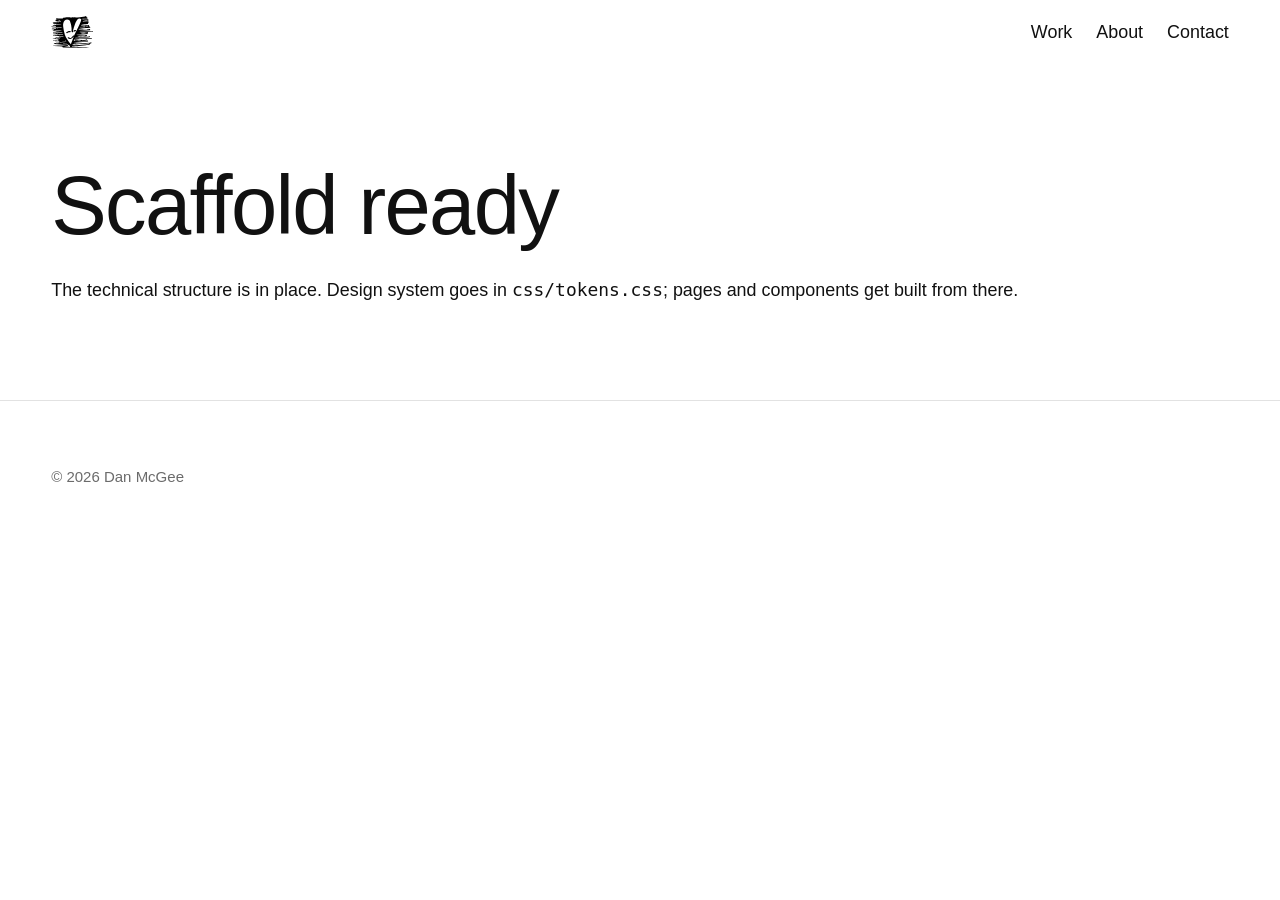
==== commit f51b66b6: "Reset folio to scaffold, add Blue Projects folder Daniel wants to do more design thinking before the" ====
--- a/index.html
+++ b/index.html
@@ -4,32 +4,20 @@
     <meta charset="utf-8" />
     <meta name="viewport" content="width=device-width, initial-scale=1" />
 
-    <title>Daniel Gee — Creative, Design &amp; Lead</title>
-    <meta
-      name="description"
-      content="Daniel Gee — creative, designer and lead. A decade across brand, art direction, UX/UI and editorial."
-    />
+    <title>Dan McGee — Portfolio</title>
+    <meta name="description" content="Portfolio of Dan McGee — design work across brand, product and motion." />
+
+    <!-- Update this once the domain is live. Vercel preview URLs will differ. -->
     <link rel="canonical" href="https://example.com/" />
 
+    <!-- Open Graph / social sharing -->
     <meta property="og:type" content="website" />
-    <meta property="og:title" content="Daniel Gee — Creative, Design &amp; Lead" />
-    <meta
-      property="og:description"
-      content="A decade across brand, art direction, UX/UI and editorial."
-    />
+    <meta property="og:title" content="Dan McGee — Portfolio" />
+    <meta property="og:description" content="Portfolio of Dan McGee — design work across brand, product and motion." />
     <meta property="og:image" content="/assets/images/og-image.png" />
     <meta name="twitter:card" content="summary_large_image" />
 
     <link rel="icon" href="/assets/logo/logo.svg" type="image/svg+xml" />
-
-    <!-- The display face is above the fold at full size — fetch it early. -->
-    <link
-      rel="preload"
-      href="/assets/fonts/bn-hamburg-hand-regular.woff2"
-      as="font"
-      type="font/woff2"
-      crossorigin
-    />
 
     <link rel="stylesheet" href="/css/reset.css" />
     <link rel="stylesheet" href="/css/tokens.css" />
@@ -42,96 +30,30 @@
   <body>
     <a class="skip-link" href="#main">Skip to content</a>
 
-    <header class="site-header">
-      <a class="site-header__brand" href="/" aria-label="Daniel Gee — home">
-        <img src="/assets/logo/logo.svg" alt="" width="47" height="36" />
-        <span class="site-header__wordmark">Daniel Gee</span>
+    <header class="site-header container">
+      <a class="site-header__logo" href="/" aria-label="Dan McGee — home">
+        <img src="/assets/logo/logo.svg" alt="" width="120" height="32" />
       </a>
 
       <nav class="site-nav" aria-label="Primary">
         <ul role="list">
-          <li><a class="nav-link" href="/">CV</a></li>
-          <li><a class="nav-link" href="/portfolio">Portfolio</a></li>
-          <li><a class="nav-link" href="/contact">Contact</a></li>
+          <li><a href="/">Work</a></li>
+          <li><a href="/about">About</a></li>
+          <li><a href="/contact">Contact</a></li>
         </ul>
       </nav>
     </header>
 
-    <main id="main" class="page">
-      <section class="hero" data-hero>
-        <img class="hero__logo" src="/assets/logo/logo.svg" alt="" width="84" height="64" />
-        <span class="hero__name">Daniel Gee</span>
-        <h1 class="hero__headline">Creative, Design &amp; Lead.</h1>
-        <p class="hero__sub">Adobe, Figma, AI,<br />&hellip;and you know&hellip; dreaming.</p>
-      </section>
-
-      <section class="section section--tall section--ruled">
-        <h2 class="statement">
-          A decade of experience.<br />Brand, Art Direction, UX/UI, Editorial&hellip; You name it,
-          I&rsquo;ve done it.
-        </h2>
-      </section>
-
-      <!-- Marquee: items are written twice so the -50% loop is seamless.
-           The second run is hidden from screen readers. -->
-      <div class="marquee" style="--marquee-speed: 20s" aria-label="Branding, product design, web applications — available for work">
-        <div class="marquee__track">
-          <span class="marquee__item">Branding</span>
-          <span class="marquee__item">Product Design</span>
-          <span class="marquee__item">Web Applications</span>
-          <span class="marquee__item">Available for work</span>
-          <span class="marquee__item" aria-hidden="true">Branding</span>
-          <span class="marquee__item" aria-hidden="true">Product Design</span>
-          <span class="marquee__item" aria-hidden="true">Web Applications</span>
-          <span class="marquee__item" aria-hidden="true">Available for work</span>
-        </div>
-      </div>
-
-      <section class="section section--ruled">
-        <div class="cv">
-          <h2 class="section-title">CV</h2>
-
-          <ol class="cv__list" role="list">
-            <li class="role">
-              <div>
-                <h3 class="role__title">Lead Product Designer</h3>
-                <p class="role__org">Independent</p>
-              </div>
-              <span class="role__year">2023 &mdash; Now</span>
-            </li>
-            <li class="role">
-              <div>
-                <h3 class="role__title">Senior Designer</h3>
-                <p class="role__org">Studio Placeholder</p>
-              </div>
-              <span class="role__year">2019 &mdash; 2023</span>
-            </li>
-            <li class="role">
-              <div>
-                <h3 class="role__title">Designer</h3>
-                <p class="role__org">Agency Placeholder</p>
-              </div>
-              <span class="role__year">2016 &mdash; 2019</span>
-            </li>
-          </ol>
-        </div>
-      </section>
-
-      <section class="section">
-        <h2 class="section-title">Tools</h2>
-        <ul class="tools" role="list">
-          <li class="tag">Figma</li>
-          <li class="tag">Adobe CC</li>
-          <li class="tag">After Effects</li>
-          <li class="tag">AI / Prototyping</li>
-          <li class="tag">Webflow</li>
-        </ul>
-      </section>
+    <main id="main" class="container section stack">
+      <h1>Scaffold ready</h1>
+      <p>
+        The technical structure is in place. Design system goes in
+        <code>css/tokens.css</code>; pages and components get built from there.
+      </p>
     </main>
 
-    <footer class="site-footer">
-      <span>&copy; 2026 Daniel Gee</span>
-      <a href="/contact">Say hello</a>
+    <footer class="site-footer container">
+      <p>&copy; 2026 Dan McGee</p>
     </footer>
   </body>
 </html>
--- a/css/tokens.css
+++ b/css/tokens.css
@@ -1,167 +1,124 @@
 /* ==========================================================================
-   tokens.css — Daniel Gee Design System
+   tokens.css — THE DESIGN SYSTEM LIVES HERE.
 
-   Ported verbatim from the design system export (tokens/colors.css,
-   typography.css, spacing.css, fonts.css). Values are unchanged.
+   This is the file to replace when you bring your design system over from
+   Claude Design. Everything below is a neutral placeholder so the site
+   renders — none of it is a design decision, and all of it is meant to be
+   overwritten.
 
-   Fonts are self-hosted rather than pulled from Google Fonts, so the site
-   makes no third-party requests and nothing depends on an outside CDN
-   staying up. The display face was converted from OTF to WOFF2 — same
-   outlines, 1.28 MB down to 394 KB.
-
-   Nothing outside this file should contain a raw hex code, font name or
-   pixel value.
+   Rule of thumb: no raw hex codes, font names, or pixel values anywhere else
+   in the CSS. Everything references a variable defined in this file.
    ========================================================================== */
 
-/* ---- Display — BN Hamburg Hand ---------------------------------------
-   Daniel's uploaded display face. The system originally specified Adobe
-   Thermal Variable, which isn't embeddable; if a Typekit licence or the
-   real files arrive, swap the stack in --font-display below.
-   -------------------------------------------------------------------- */
-
-@font-face {
-  font-family: 'BN Hamburg Hand';
-  src: url('/assets/fonts/bn-hamburg-hand-light.woff2') format('woff2');
-  font-weight: 300;
-  font-style: normal;
-  font-display: swap;
-}
-
-@font-face {
-  font-family: 'BN Hamburg Hand';
-  src: url('/assets/fonts/bn-hamburg-hand-regular.woff2') format('woff2');
-  font-weight: 400;
-  font-style: normal;
-  font-display: swap;
-}
-
-@font-face {
-  font-family: 'BN Hamburg Hand';
-  src: url('/assets/fonts/bn-hamburg-hand-medium.woff2') format('woff2');
-  font-weight: 500;
-  font-style: normal;
-  font-display: swap;
-}
-
-@font-face {
-  font-family: 'BN Hamburg Hand';
-  src: url('/assets/fonts/bn-hamburg-hand-bold.woff2') format('woff2');
-  font-weight: 700;
-  font-style: normal;
-  font-display: swap;
-}
-
-@font-face {
-  font-family: 'BN Hamburg Hand';
-  src: url('/assets/fonts/bn-hamburg-hand-black.woff2') format('woff2');
-  font-weight: 900;
-  font-style: normal;
-  font-display: swap;
-}
-
-/* ---- Caption / body — PT Serif Caption -------------------------------- */
-
-@font-face {
-  font-family: 'PT Serif Caption';
-  src: url('/assets/fonts/pt-serif-caption-400.woff2') format('woff2');
-  font-weight: 400;
-  font-style: normal;
-  font-display: swap;
-}
-
-/* ---- Meta / labels — JetBrains Mono ----------------------------------- */
-
-@font-face {
-  font-family: 'JetBrains Mono';
-  src: url('/assets/fonts/jetbrains-mono-400.woff2') format('woff2');
-  font-weight: 400;
-  font-style: normal;
-  font-display: swap;
-}
-
-@font-face {
-  font-family: 'JetBrains Mono';
-  src: url('/assets/fonts/jetbrains-mono-500.woff2') format('woff2');
-  font-weight: 500;
-  font-style: normal;
-  font-display: swap;
-}
-
 :root {
-  /* ---- Colour: core ------------------------------------------------- */
-  --ink-950: #000000;
-  --ink-900: #1e1e1e;
-  --ink-800: #2d2d2f;
-  --ink-500: #555358;
-  --paper: #f3f7f0;
-  --white: #ffffff;
-  --periwinkle: #9297c4;
-  --coral: #fb6376;
-
-  /* ---- Colour: semantic --------------------------------------------- */
-  --surface-page: var(--paper);
-  --surface-invert: var(--ink-950);
-  --surface-card: var(--white);
-  --text-primary: var(--ink-950);
-  --text-secondary: var(--ink-500);
-  --text-inverse: var(--paper);
-  --border-default: var(--ink-950);
-  --border-hairline: var(--ink-800);
-  --accent-primary: var(--coral);
-  --accent-secondary: var(--periwinkle);
-  --focus-ring: var(--coral);
+  /* ---- Colour -------------------------------------------------------- */
+  --color-bg: #ffffff;
+  --color-surface: #f7f7f7;
+  --color-text: #111111;
+  --color-text-muted: #6b6b6b;
+  --color-border: #e2e2e2;
+  --color-accent: #111111;
+  --color-accent-contrast: #ffffff;
 
   /* ---- Typography ---------------------------------------------------- */
-  --font-display: 'BN Hamburg Hand', 'thermal-variable', sans-serif;
-  --font-caption: 'PT Serif Caption', 'pt-serif-caption', serif;
-  --font-mono: 'JetBrains Mono', monospace;
+  --font-sans: -apple-system, BlinkMacSystemFont, 'Helvetica Neue', Arial, sans-serif;
+  --font-serif: Georgia, 'Times New Roman', serif;
+  --font-mono: ui-monospace, 'SF Mono', Menlo, monospace;
 
-  --display-1: clamp(3.5rem, 8vw, 9rem);
-  --display-2: clamp(2.5rem, 5.5vw, 5.5rem);
-  --display-3: clamp(1.75rem, 3.5vw, 3rem);
-  --text-xl: 1.5rem;
-  --text-lg: 1.25rem;
-  --text-md: 1rem;
-  --text-sm: 0.875rem;
-  --text-xs: 0.75rem;
+  --font-body: var(--font-sans);
+  --font-display: var(--font-sans);
 
-  --leading-tight: 0.92;
-  --leading-snug: 1.15;
-  --leading-normal: 1.5;
+  /* Fluid type scale — clamp(min, preferred, max) */
+  --text-xs: clamp(0.75rem, 0.73rem + 0.1vw, 0.8rem);
+  --text-sm: clamp(0.875rem, 0.85rem + 0.12vw, 0.938rem);
+  --text-base: clamp(1rem, 0.96rem + 0.2vw, 1.125rem);
+  --text-lg: clamp(1.25rem, 1.15rem + 0.5vw, 1.5rem);
+  --text-xl: clamp(1.5rem, 1.3rem + 1vw, 2.25rem);
+  --text-2xl: clamp(2rem, 1.5rem + 2.5vw, 3.5rem);
+  --text-3xl: clamp(2.5rem, 1.6rem + 4.5vw, 6rem);
+
+  --leading-tight: 1.1;
+  --leading-snug: 1.3;
+  --leading-normal: 1.6;
 
   --tracking-tight: -0.02em;
   --tracking-normal: 0;
   --tracking-wide: 0.08em;
-  --tracking-wider: 0.16em;
 
   --weight-regular: 400;
   --weight-medium: 500;
   --weight-bold: 700;
-  --weight-black: 900;
 
-  /* ---- Spacing: 4px base, no half-steps ------------------------------ */
-  --space-1: 4px;
-  --space-2: 8px;
-  --space-3: 12px;
-  --space-4: 16px;
-  --space-5: 24px;
-  --space-6: 32px;
-  --space-7: 48px;
-  --space-8: 64px;
-  --space-9: 96px;
-  --space-10: 128px;
+  /* ---- Spacing scale ------------------------------------------------- */
+  --space-3xs: 0.25rem;
+  --space-2xs: 0.5rem;
+  --space-xs: 0.75rem;
+  --space-sm: 1rem;
+  --space-md: 1.5rem;
+  --space-lg: 2.5rem;
+  --space-xl: 4rem;
+  --space-2xl: 6rem;
+  --space-3xl: 10rem;
 
-  /* ---- Corners: square everywhere except Tag ------------------------- */
-  --radius-none: 0px;
-  --radius-pill: 999px;
+  /* ---- Layout -------------------------------------------------------- */
+  --container-max: 90rem;
+  --container-text: 42rem;
+  --gutter: clamp(1.25rem, 4vw, 4rem);
+  --grid-columns: 12;
+  --grid-gap: clamp(1rem, 2vw, 2rem);
 
-  /* ---- Borders: solid black hairlines, no soft shadows --------------- */
-  --border-thin: 1px;
-  --border-thick: 2px;
-  --border-heavy: 3px;
+  /* ---- Borders & radii ----------------------------------------------- */
+  --radius-none: 0;
+  --radius-sm: 2px;
+  --radius-md: 6px;
+  --radius-lg: 16px;
+  --radius-full: 999px;
+  --border-width: 1px;
 
-  /* ---- Motion: minimal, blunt ---------------------------------------- */
-  --ease-standard: cubic-bezier(0.4, 0, 0.2, 1);
-  --duration-fast: 120ms;
-  --duration-normal: 200ms;
+  /* ---- Elevation ----------------------------------------------------- */
+  --shadow-sm: 0 1px 2px rgb(0 0 0 / 0.06);
+  --shadow-md: 0 4px 16px rgb(0 0 0 / 0.08);
+  --shadow-lg: 0 12px 40px rgb(0 0 0 / 0.12);
+
+  /* ---- Motion -------------------------------------------------------- */
+  --ease-out: cubic-bezier(0.22, 1, 0.36, 1);
+  --ease-in-out: cubic-bezier(0.65, 0, 0.35, 1);
+  --duration-fast: 150ms;
+  --duration-base: 300ms;
+  --duration-slow: 600ms;
+
+  /* ---- Z-index ------------------------------------------------------- */
+  --z-base: 1;
+  --z-sticky: 100;
+  --z-header: 200;
+  --z-overlay: 300;
+  --z-modal: 400;
 }
+
+/* ---- Dark theme -----------------------------------------------------
+   Two triggers, deliberately: the OS preference, and an explicit
+   data-theme="dark" on <html> for a manual toggle. Delete this block if
+   the portfolio commits to a single look.
+   -------------------------------------------------------------------- */
+
+@media (prefers-color-scheme: dark) {
+  :root:not([data-theme='light']) {
+    --color-bg: #0d0d0d;
+    --color-surface: #171717;
+    --color-text: #f2f2f2;
+    --color-text-muted: #9a9a9a;
+    --color-border: #2a2a2a;
+    --color-accent: #f2f2f2;
+    --color-accent-contrast: #0d0d0d;
+  }
+}
+
+:root[data-theme='dark'] {
+  --color-bg: #0d0d0d;
+  --color-surface: #171717;
+  --color-text: #f2f2f2;
+  --color-text-muted: #9a9a9a;
+  --color-border: #2a2a2a;
+  --color-accent: #f2f2f2;
+  --color-accent-contrast: #0d0d0d;
+}
--- a/css/base.css
+++ b/css/base.css
@@ -1,45 +1,76 @@
 /* ==========================================================================
-   base.css — element defaults for the Daniel Gee system.
-   Element selectors only. Components live in main.css.
+   base.css — bare element defaults, wired to tokens.css.
+   Element selectors only. No classes, no components — those go in main.css.
    ========================================================================== */
 
-body {
-  background-color: var(--surface-page);
-  color: var(--text-primary);
-  font-family: var(--font-caption);
-  font-size: var(--text-md);
-  line-height: var(--leading-normal);
-  display: flex;
-  flex-direction: column;
+html {
+  scroll-behavior: smooth;
 }
 
-/* Display type: caps, tight, heavy. Source copy stays normal-case so it's
-   still editable and searchable as real words — the caps are CSS only. */
-h1,
-h2,
-h3 {
+body {
+  background-color: var(--color-bg);
+  color: var(--color-text);
+  font-family: var(--font-body);
+  font-size: var(--text-base);
+  font-weight: var(--weight-regular);
+  line-height: var(--leading-normal);
+  transition: background-color var(--duration-base) var(--ease-out),
+    color var(--duration-base) var(--ease-out);
+}
+
+h1 {
   font-family: var(--font-display);
+  font-size: var(--text-3xl);
   line-height: var(--leading-tight);
   letter-spacing: var(--tracking-tight);
 }
 
+h2 {
+  font-family: var(--font-display);
+  font-size: var(--text-2xl);
+  line-height: var(--leading-tight);
+  letter-spacing: var(--tracking-tight);
+}
+
+h3 {
+  font-family: var(--font-display);
+  font-size: var(--text-xl);
+  line-height: var(--leading-snug);
+}
+
+h4 {
+  font-size: var(--text-lg);
+  line-height: var(--leading-snug);
+}
+
 a {
   color: inherit;
+  transition: opacity var(--duration-fast) var(--ease-out);
 }
 
-/* Coral focus ring, per the system. Never remove without a replacement. */
-:focus-visible {
-  outline: var(--border-thick) solid var(--focus-ring);
-  outline-offset: 2px;
+a:hover {
+  opacity: 0.6;
+}
+
+hr {
+  border: none;
+  border-top: var(--border-width) solid var(--color-border);
 }
 
 ::selection {
-  background-color: var(--coral);
-  color: var(--ink-950);
+  background-color: var(--color-text);
+  color: var(--color-bg);
 }
 
-/* ---- Utilities ------------------------------------------------------- */
+/* Visible keyboard focus. Never remove this without a replacement. */
+:focus-visible {
+  outline: 2px solid var(--color-accent);
+  outline-offset: 3px;
+}
 
+/* ---- Utilities ------------------------------------------------------ */
+
+/* Hides content visually but keeps it for screen readers. */
 .visually-hidden {
   position: absolute;
   width: 1px;
@@ -52,19 +83,16 @@
   border: 0;
 }
 
+/* Jump link for keyboard users — first focusable element on every page. */
 .skip-link {
   position: absolute;
-  top: var(--space-3);
-  left: var(--space-3);
-  z-index: 100;
-  padding: var(--space-2) var(--space-4);
-  background-color: var(--ink-950);
-  color: var(--paper);
-  font-family: var(--font-mono);
-  font-size: var(--text-xs);
-  text-transform: uppercase;
-  letter-spacing: var(--tracking-wide);
-  transform: translateY(-300%);
+  top: var(--space-sm);
+  left: var(--space-sm);
+  z-index: var(--z-modal);
+  padding: var(--space-2xs) var(--space-sm);
+  background-color: var(--color-text);
+  color: var(--color-bg);
+  transform: translateY(-200%);
 }
 
 .skip-link:focus {
--- a/css/main.css
+++ b/css/main.css
@@ -1,721 +1,85 @@
 /* ==========================================================================
-   main.css — components and layout for the Daniel Gee system.
+   main.css — layout and components.
 
-   Every component here is a direct port of the JSX in the design system
-   export: same tokens, same values, same states. The JSX held its styles
-   inline; this turns them into classes without changing them.
+   Loaded last, so it wins. This is where the site's actual look gets built
+   once the design system is settled. Right now it holds only the structural
+   primitives that every layout needs.
 
-   Two things the export didn't specify, added here because a real site
-   needs them — both flagged in docs/design-system.md:
-     • responsive breakpoints (the export's grids were fixed-column)
-     • reduced-motion handling for the marquee and hero
-
-   Contents
-     1. Layout primitives
-     2. Header / nav
-     3. Footer
-     4. Divider
-     5. Button
-     6. Tag
-     7. Input
-     8. Card
-     9. Marquee
-    10. Page: Home (CV)
-    11. Page: Portfolio + lock gate
-    12. Page: Contact
+   Suggested section order as this grows:
+     1. Layout primitives   (container, grid, stack)
+     2. Site chrome         (header, nav, footer)
+     3. Page sections       (hero, work grid, about, contact)
+     4. Components          (project card, button, tag)
+     5. Page-specific       (or split into its own file)
    ========================================================================== */
 
+/* ---- 1. Layout primitives ------------------------------------------- */
 
-/* ---- 1. Layout primitives -------------------------------------------- */
-
-.page {
-  flex: 1;
+.container {
+  width: 100%;
+  max-width: var(--container-max);
+  margin-inline: auto;
+  padding-inline: var(--gutter);
 }
 
-/* Sections stack full-width with a black rule between them. */
-.section {
-  padding: var(--space-7) var(--space-6);
+/* Narrower measure for long-form reading. */
+.container--text {
+  max-width: var(--container-text);
 }
 
-.section--tall {
-  padding: var(--space-8) var(--space-6);
+.grid {
+  display: grid;
+  grid-template-columns: repeat(var(--grid-columns), minmax(0, 1fr));
+  gap: var(--grid-gap);
 }
 
-.section--ruled {
-  border-bottom: var(--border-thick) solid var(--ink-950);
+/* Vertical rhythm: even spacing between direct children. */
+.stack > * + * {
+  margin-block-start: var(--flow-space, var(--space-md));
 }
 
-.eyebrow {
-  font-family: var(--font-mono);
-  font-size: var(--text-xs);
-  text-transform: uppercase;
-  letter-spacing: var(--tracking-wide);
-  color: var(--text-secondary);
-}
-
-.section-title {
-  font-family: var(--font-display);
-  font-weight: var(--weight-black);
-  font-size: var(--display-3);
-  text-transform: uppercase;
-  margin: 0;
+.section {
+  padding-block: var(--space-2xl);
 }
 
 
-/* ---- 2. Header / nav -------------------------------------------------- */
+/* ---- 2. Site chrome -------------------------------------------------- */
 
 .site-header {
+  position: sticky;
+  top: 0;
+  z-index: var(--z-header);
   display: flex;
+  align-items: center;
   justify-content: space-between;
-  align-items: center;
-  gap: var(--space-5);
-  padding: var(--space-5) var(--space-6);
-  border-bottom: var(--border-thick) solid var(--ink-950);
-  background-color: var(--surface-page);
+  gap: var(--space-md);
+  padding-block: var(--space-sm);
+  background-color: var(--color-bg);
 }
 
-.site-header__brand {
-  display: flex;
-  align-items: center;
-  gap: var(--space-3);
-  text-decoration: none;
-}
-
-.site-header__brand img {
-  height: 36px;
+.site-header__logo svg,
+.site-header__logo img {
   width: auto;
-}
-
-.site-header__wordmark {
-  font-family: var(--font-display);
-  font-weight: var(--weight-black);
-  font-size: var(--text-md);
-  text-transform: uppercase;
-  color: var(--ink-950);
+  height: 2rem;
 }
 
 .site-nav ul {
   display: flex;
-  gap: var(--space-6);
+  gap: var(--space-md);
   list-style: none;
-  margin: 0;
-  padding: 0;
 }
 
-/* NavLink — coral underline on hover and current page. */
-.nav-link {
-  font-family: var(--font-display);
-  font-weight: var(--weight-bold);
+.site-footer {
+  padding-block: var(--space-xl);
+  border-block-start: var(--border-width) solid var(--color-border);
+  color: var(--color-text-muted);
   font-size: var(--text-sm);
-  text-transform: uppercase;
-  letter-spacing: var(--tracking-wide);
-  color: var(--ink-950);
-  text-decoration: none;
-  border-bottom: var(--border-thick) solid transparent;
-  padding-bottom: var(--space-1);
-  display: inline-block;
-}
-
-.nav-link:hover,
-.nav-link[aria-current='page'] {
-  border-bottom-color: var(--coral);
 }
 
 
-/* ---- 3. Footer -------------------------------------------------------- */
-
-.site-footer {
-  display: flex;
-  justify-content: space-between;
-  align-items: center;
-  gap: var(--space-5);
-  flex-wrap: wrap;
-  padding: var(--space-5) var(--space-6);
-  border-top: var(--border-thick) solid var(--ink-950);
-  font-family: var(--font-mono);
-  font-size: var(--text-xs);
-  text-transform: uppercase;
-  letter-spacing: var(--tracking-wide);
-  color: var(--text-secondary);
-}
-
-.site-footer a:hover {
-  color: var(--ink-950);
-}
+/* ---- 3. Page sections ------------------------------------------------ */
+/* Build these out once the design system lands. */
 
 
-/* ---- 4. Divider ------------------------------------------------------- */
-
-.divider {
-  border: none;
-  border-top: var(--border-thin) solid var(--ink-950);
-  width: 100%;
-  margin: 0;
-}
-
-.divider--thick {
-  border-top-width: var(--border-thick);
-}
-
-.divider--heavy {
-  border-top-width: var(--border-heavy);
-}
-
-.divider--inset {
-  margin: 0 var(--space-5);
-  width: auto;
-}
-
-
-/* ---- 5. Button -------------------------------------------------------- */
-
-.btn {
-  font-family: var(--font-display);
-  font-weight: var(--weight-black);
-  font-size: var(--text-sm);
-  text-transform: uppercase;
-  letter-spacing: var(--tracking-wide);
-  padding: var(--space-3) var(--space-5);
-  border: var(--border-thick) solid var(--ink-950);
-  border-radius: var(--radius-none);
-  cursor: pointer;
-  display: inline-flex;
-  align-items: center;
-  justify-content: center;
-  gap: var(--space-2);
-  text-decoration: none;
-  transition: transform var(--duration-fast) var(--ease-standard),
-    box-shadow var(--duration-fast) var(--ease-standard);
-}
-
-/* Hover is a hard offset shadow, not a colour shift. No soft shadows. */
-.btn:hover:not(:disabled) {
-  transform: translate(-2px, -2px);
-  box-shadow: 4px 4px 0 var(--ink-950);
-}
-
-.btn:disabled {
-  opacity: 0.4;
-  cursor: not-allowed;
-}
-
-.btn--sm {
-  font-size: var(--text-xs);
-  padding: var(--space-2) var(--space-4);
-}
-
-.btn--lg {
-  font-size: var(--text-md);
-  padding: var(--space-4) var(--space-6);
-}
-
-.btn--primary {
-  background: var(--ink-950);
-  color: var(--paper);
-}
-
-.btn--secondary {
-  background: var(--paper);
-  color: var(--ink-950);
-}
-
-.btn--accent {
-  background: var(--coral);
-  color: var(--ink-950);
-}
-
-.btn--ghost {
-  background: transparent;
-  color: var(--ink-950);
-  border: none;
-  text-decoration: underline;
-  text-underline-offset: 4px;
-}
-
-.btn--ghost:hover:not(:disabled) {
-  box-shadow: none;
-}
-
-
-/* ---- 6. Tag ----------------------------------------------------------- */
-/* The system's one rounded shape. Everything else is square. */
-
-.tag {
-  font-family: var(--font-mono);
-  font-size: var(--text-xs);
-  text-transform: uppercase;
-  letter-spacing: var(--tracking-wide);
-  padding: var(--space-1) var(--space-3);
-  border: var(--border-thin) solid var(--ink-950);
-  border-radius: var(--radius-pill);
-  color: var(--ink-950);
-  background: transparent;
-  display: inline-flex;
-  align-items: center;
-}
-
-.tag--accent {
-  background: var(--coral);
-}
-
-.tag--secondary {
-  background: var(--periwinkle);
-}
-
-.tag--invert {
-  background: var(--ink-950);
-  color: var(--paper);
-}
-
-
-/* ---- 7. Input --------------------------------------------------------- */
-
-.field {
-  display: flex;
-  flex-direction: column;
-  gap: var(--space-2);
-}
-
-.field__label {
-  font-family: var(--font-mono);
-  font-size: var(--text-xs);
-  text-transform: uppercase;
-  letter-spacing: var(--tracking-wide);
-  color: var(--text-secondary);
-}
-
-.field input,
-.field textarea {
-  font-family: var(--font-caption);
-  font-size: var(--text-md);
-  padding: var(--space-3);
-  background: var(--white);
-  color: var(--ink-950);
-  border: var(--border-thick) solid var(--ink-950);
-  border-radius: var(--radius-none);
-  width: 100%;
-}
-
-.field textarea {
-  resize: vertical;
-  min-height: 8rem;
-}
-
-.field input:focus,
-.field textarea:focus {
-  outline: var(--border-thick) solid var(--coral);
-  outline-offset: 2px;
-}
-
-.field input::placeholder,
-.field textarea::placeholder {
-  color: var(--text-secondary);
-}
-
-
-/* ---- 8. Card ---------------------------------------------------------- */
-
-.card {
-  border: var(--border-thick) solid var(--ink-950);
-  background: var(--surface-card);
-  display: flex;
-  flex-direction: column;
-  text-decoration: none;
-  transition: transform var(--duration-fast) var(--ease-standard),
-    box-shadow var(--duration-fast) var(--ease-standard);
-}
-
-a.card:hover,
-button.card:hover {
-  transform: translate(-3px, -3px);
-  box-shadow: 6px 6px 0 var(--ink-950);
-}
-
-.card__media {
-  aspect-ratio: 4 / 3;
-  background: var(--ink-900);
-  display: flex;
-  align-items: center;
-  justify-content: center;
-  overflow: hidden;
-  font-family: var(--font-mono);
-  font-size: var(--text-xs);
-  letter-spacing: var(--tracking-wide);
-  color: var(--text-secondary);
-}
-
-/* Imagery runs desaturated by default. */
-.card__media img {
-  width: 100%;
-  height: 100%;
-  object-fit: cover;
-  filter: grayscale(1);
-}
-
-.card__body {
-  padding: var(--space-4);
-  display: flex;
-  flex-direction: column;
-  gap: var(--space-2);
-  border-top: var(--border-thick) solid var(--ink-950);
-}
-
-.card__tag {
-  font-family: var(--font-mono);
-  font-size: var(--text-xs);
-  text-transform: uppercase;
-  letter-spacing: var(--tracking-wide);
-  color: var(--accent-primary);
-}
-
-.card__title {
-  font-family: var(--font-display);
-  font-weight: var(--weight-black);
-  font-size: var(--text-xl);
-  line-height: var(--leading-snug);
-  letter-spacing: var(--tracking-normal);
-  margin: 0;
-}
-
-.card__meta {
-  font-family: var(--font-caption);
-  font-size: var(--text-sm);
-  color: var(--text-secondary);
-  margin: 0;
-}
-
-
-/* ---- 9. Marquee ------------------------------------------------------- */
-/* The only thing on the site that animates. Constant speed, no easing. */
-
-.marquee {
-  display: flex;
-  overflow: hidden;
-  background: var(--paper);
-  border-top: var(--border-thick) solid var(--ink-950);
-  border-bottom: var(--border-thick) solid var(--ink-950);
-  padding: var(--space-3) 0;
-}
-
-.marquee--invert {
-  background: var(--ink-950);
-}
-
-.marquee__track {
-  display: flex;
-  gap: var(--space-7);
-  white-space: nowrap;
-  animation: marquee-scroll var(--marquee-speed, 20s) linear infinite;
-  will-change: transform;
-}
-
-.marquee__item {
-  font-family: var(--font-display);
-  font-weight: var(--weight-black);
-  font-size: var(--text-lg);
-  text-transform: uppercase;
-  color: var(--ink-950);
-  display: flex;
-  align-items: center;
-  gap: var(--space-7);
-}
-
-.marquee--invert .marquee__item {
-  color: var(--paper);
-}
-
-.marquee__item::after {
-  content: '*';
-  color: var(--accent-primary);
-}
-
-@keyframes marquee-scroll {
-  from {
-    transform: translateX(0);
-  }
-  to {
-    transform: translateX(-50%);
-  }
-}
-
-/* Scrolling text is a genuine problem for some readers. Hold it still. */
-@media (prefers-reduced-motion: reduce) {
-  .marquee__track {
-    animation: none;
-    transform: none;
-  }
-}
-
-
-/* ---- 10. Page: Home (CV) ---------------------------------------------- */
-
-.hero {
-  min-height: 100vh;
-  min-height: 100svh;
-  display: flex;
-  flex-direction: column;
-  align-items: center;
-  justify-content: center;
-  text-align: center;
-  gap: var(--space-5);
-  padding: var(--space-8) var(--space-6);
-  border-bottom: var(--border-thick) solid var(--ink-950);
-}
-
-.hero__logo {
-  height: 64px;
-  width: auto;
-}
-
-.hero__name {
-  font-family: var(--font-caption);
-  font-size: var(--text-md);
-  text-transform: uppercase;
-  letter-spacing: var(--tracking-wider);
-  color: var(--text-secondary);
-}
-
-/* Weight is driven by scroll position in main.js — 400 through 900,
-   snapped to the five weights the display face actually ships. */
-.hero__headline {
-  font-family: var(--font-display);
-  font-size: var(--display-1);
-  line-height: var(--leading-tight);
-  letter-spacing: var(--tracking-tight);
-  font-weight: var(--hero-weight, var(--weight-regular));
-  margin: 0;
-}
-
-.hero__sub {
-  font-family: var(--font-display);
-  font-size: var(--display-3);
-  line-height: var(--leading-snug);
-  font-weight: var(--hero-weight, var(--weight-regular));
-  margin: 0;
-}
-
-.statement {
-  font-family: var(--font-caption);
-  font-weight: var(--weight-regular);
-  font-size: var(--text-xl);
-  line-height: var(--leading-normal);
-  letter-spacing: var(--tracking-normal);
-  max-width: 45ch;
-  margin: 0;
-}
-
-.cv {
-  display: grid;
-  grid-template-columns: 1fr 2fr;
-  gap: var(--space-7);
-}
-
-.cv__list {
-  font-family: var(--font-caption);
-  display: flex;
-  flex-direction: column;
-  gap: var(--space-6);
-  margin: 0;
-}
-
-.role {
-  display: flex;
-  justify-content: space-between;
-  align-items: flex-start;
-  gap: var(--space-5);
-  border-bottom: var(--border-thin) solid var(--ink-800);
-  padding-bottom: var(--space-4);
-}
-
-.role__title {
-  font-family: var(--font-display);
-  font-weight: var(--weight-bold);
-  font-size: var(--text-xl);
-  letter-spacing: var(--tracking-normal);
-  margin: 0;
-}
-
-.role__org {
-  color: var(--text-secondary);
-  margin: var(--space-1) 0 0;
-}
-
-.role__year {
-  font-family: var(--font-mono);
-  font-size: var(--text-xs);
-  color: var(--text-secondary);
-  white-space: nowrap;
-  padding-top: var(--space-1);
-}
-
-.tools {
-  display: flex;
-  gap: var(--space-3);
-  flex-wrap: wrap;
-  list-style: none;
-  margin: var(--space-5) 0 0;
-  padding: 0;
-}
-
-
-/* ---- 11. Page: Portfolio + lock gate ---------------------------------- */
-
-.lock-gate {
-  padding: var(--space-9) var(--space-6);
-  display: flex;
-  flex-direction: column;
-  align-items: center;
-  text-align: center;
-  gap: var(--space-5);
-}
-
-.lock-gate__title {
-  font-family: var(--font-display);
-  font-weight: var(--weight-black);
-  font-size: var(--display-2);
-  text-transform: uppercase;
-  letter-spacing: var(--tracking-tight);
-  margin: 0;
-}
-
-.lock-gate__body {
-  font-family: var(--font-caption);
-  font-size: var(--text-md);
-  color: var(--text-secondary);
-  max-width: 42ch;
-  margin: 0;
-}
-
-.lock-gate__form {
-  display: flex;
-  flex-direction: column;
-  gap: var(--space-3);
-  width: min(280px, 100%);
-  text-align: left;
-}
-
-.lock-gate__error {
-  font-family: var(--font-mono);
-  font-size: var(--text-xs);
-  color: var(--ink-950);
-  background: var(--coral);
-  padding: var(--space-1) var(--space-2);
-  text-align: center;
-}
-
-.portfolio-head {
-  display: flex;
-  justify-content: space-between;
-  align-items: baseline;
-  gap: var(--space-5);
-  flex-wrap: wrap;
-  margin-bottom: var(--space-6);
-}
-
-.portfolio-grid {
-  display: grid;
-  grid-template-columns: repeat(3, 1fr);
-  gap: var(--space-5);
-  list-style: none;
-  margin: 0;
-  padding: 0;
-}
-
-
-/* ---- 12. Page: Contact ------------------------------------------------ */
-
-.contact {
-  display: grid;
-  grid-template-columns: 1fr 1fr;
-  gap: var(--space-8);
-}
-
-.contact__title {
-  font-family: var(--font-display);
-  font-weight: var(--weight-black);
-  font-size: var(--display-2);
-  text-transform: uppercase;
-  margin: 0;
-}
-
-.contact__body {
-  font-family: var(--font-caption);
-  font-size: var(--text-md);
-  color: var(--text-secondary);
-  max-width: 34ch;
-  margin-top: var(--space-5);
-}
-
-.contact__details {
-  margin-top: var(--space-6);
-  display: flex;
-  flex-direction: column;
-  gap: var(--space-2);
-  font-family: var(--font-mono);
-  font-size: var(--text-sm);
-  list-style: none;
-  padding: 0;
-}
-
-.contact__form {
-  display: flex;
-  flex-direction: column;
-  gap: var(--space-4);
-}
-
-
-/* ---- Responsive ------------------------------------------------------
-   Not specified in the design system export — the JSX used fixed column
-   counts. These collapse the grids in the order the content reads.
-   -------------------------------------------------------------------- */
-
-@media (max-width: 900px) {
-  .portfolio-grid {
-    grid-template-columns: repeat(2, 1fr);
-  }
-
-  .cv,
-  .contact {
-    grid-template-columns: 1fr;
-    gap: var(--space-6);
-  }
-}
-
-@media (max-width: 640px) {
-  .section,
-  .section--tall {
-    padding: var(--space-6) var(--space-4);
-  }
-
-  .site-header,
-  .site-footer {
-    padding: var(--space-4);
-  }
-
-  .site-header {
-    flex-direction: column;
-    align-items: flex-start;
-    gap: var(--space-4);
-  }
-
-  .site-nav ul {
-    gap: var(--space-5);
-  }
-
-  .portfolio-grid {
-    grid-template-columns: 1fr;
-  }
-
-  .hero {
-    padding: var(--space-7) var(--space-4);
-  }
-
-  .role {
-    flex-direction: column;
-    gap: var(--space-2);
-  }
-
-  .role__year {
-    padding-top: 0;
-  }
-}
+/* ---- 4. Components --------------------------------------------------- */
+/* Build these out once the design system lands. */
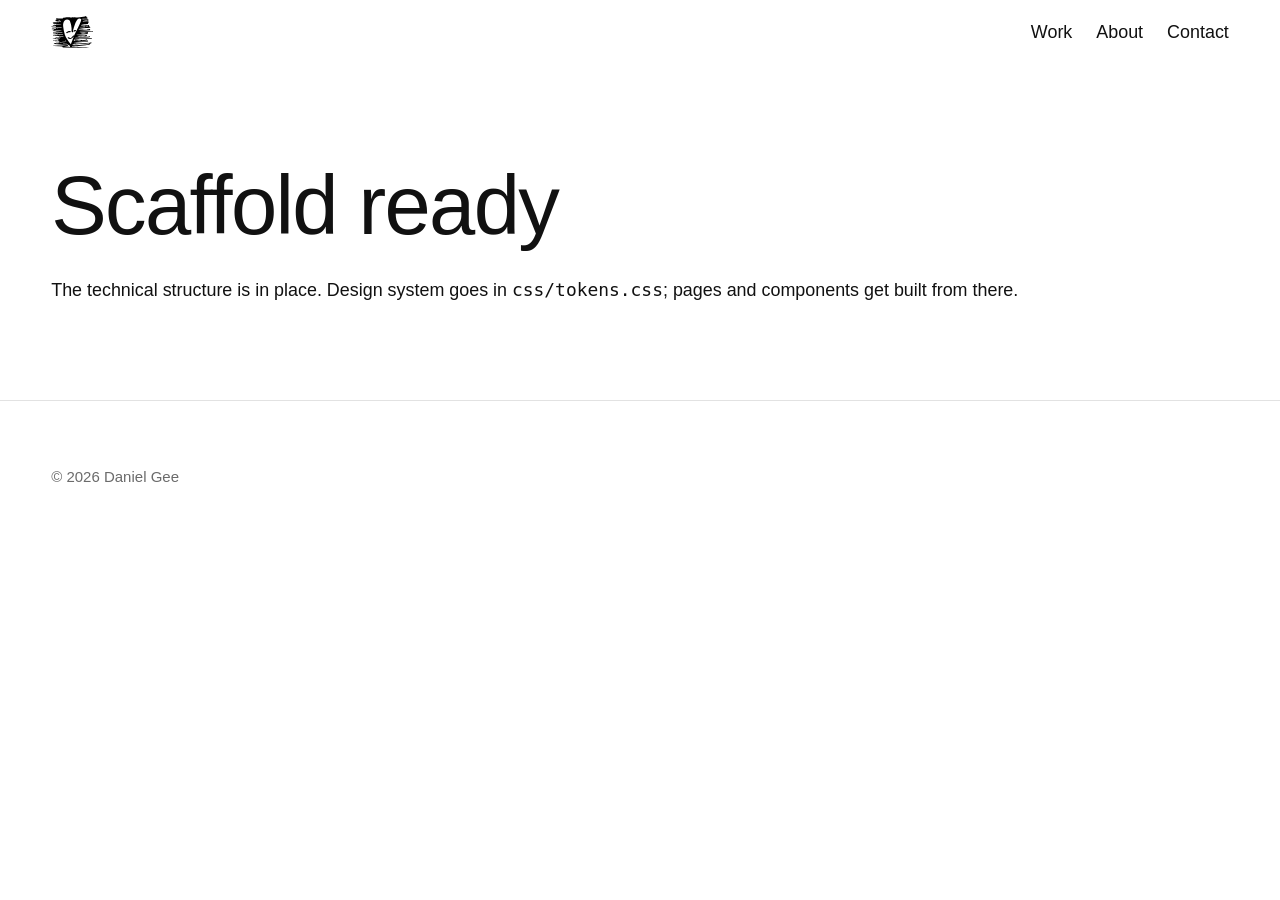
==== commit ad16db5d: "Correct the name to Daniel Gee The scaffold said "Dan McGee" — a misreading of the DanMkGee handle. " ====
--- a/index.html
+++ b/index.html
@@ -4,16 +4,16 @@
     <meta charset="utf-8" />
     <meta name="viewport" content="width=device-width, initial-scale=1" />
 
-    <title>Dan McGee — Portfolio</title>
-    <meta name="description" content="Portfolio of Dan McGee — design work across brand, product and motion." />
+    <title>Daniel Gee — Portfolio</title>
+    <meta name="description" content="Portfolio of Daniel Gee — design work across brand, product and motion." />
 
     <!-- Update this once the domain is live. Vercel preview URLs will differ. -->
     <link rel="canonical" href="https://example.com/" />
 
     <!-- Open Graph / social sharing -->
     <meta property="og:type" content="website" />
-    <meta property="og:title" content="Dan McGee — Portfolio" />
-    <meta property="og:description" content="Portfolio of Dan McGee — design work across brand, product and motion." />
+    <meta property="og:title" content="Daniel Gee — Portfolio" />
+    <meta property="og:description" content="Portfolio of Daniel Gee — design work across brand, product and motion." />
     <meta property="og:image" content="/assets/images/og-image.png" />
     <meta name="twitter:card" content="summary_large_image" />
 
@@ -31,7 +31,7 @@
     <a class="skip-link" href="#main">Skip to content</a>
 
     <header class="site-header container">
-      <a class="site-header__logo" href="/" aria-label="Dan McGee — home">
+      <a class="site-header__logo" href="/" aria-label="Daniel Gee — home">
         <img src="/assets/logo/logo.svg" alt="" width="120" height="32" />
       </a>
 
@@ -53,7 +53,7 @@
     </main>
 
     <footer class="site-footer container">
-      <p>&copy; 2026 Dan McGee</p>
+      <p>&copy; 2026 Daniel Gee</p>
     </footer>
   </body>
 </html>
